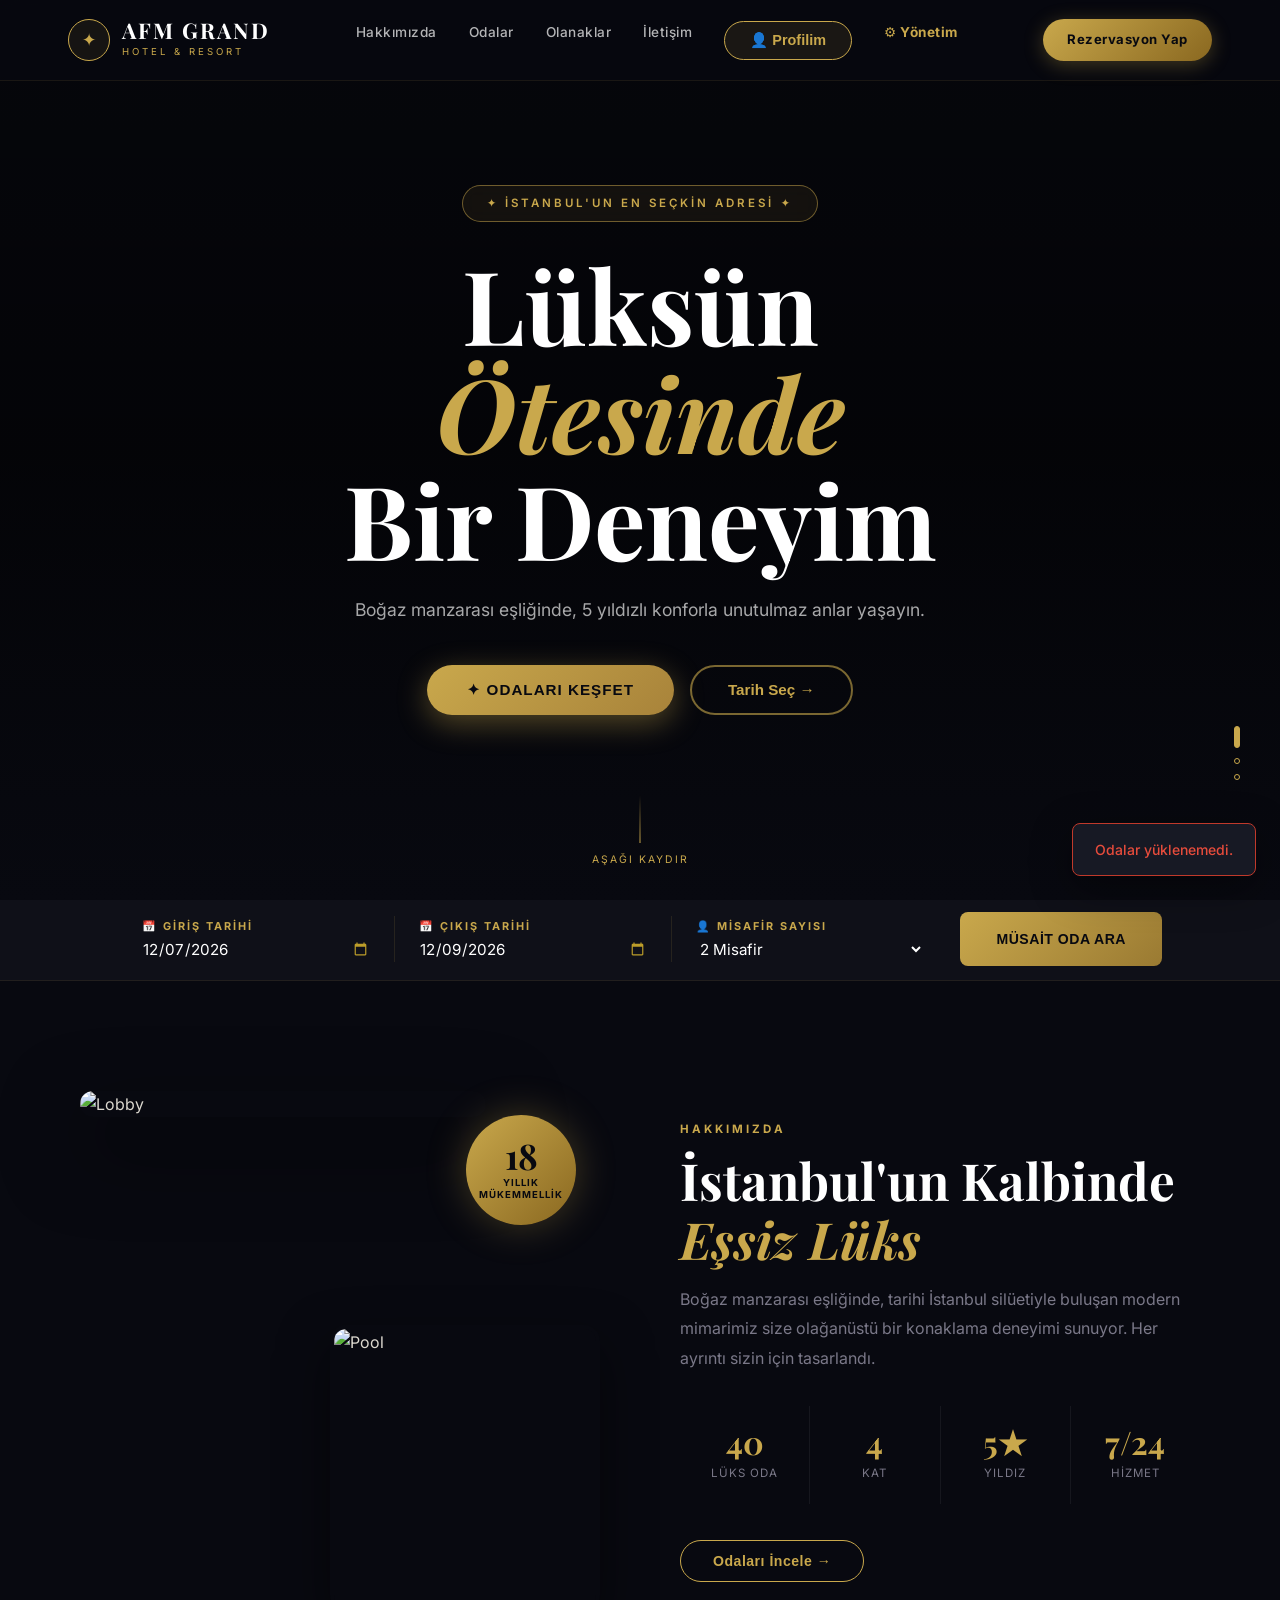
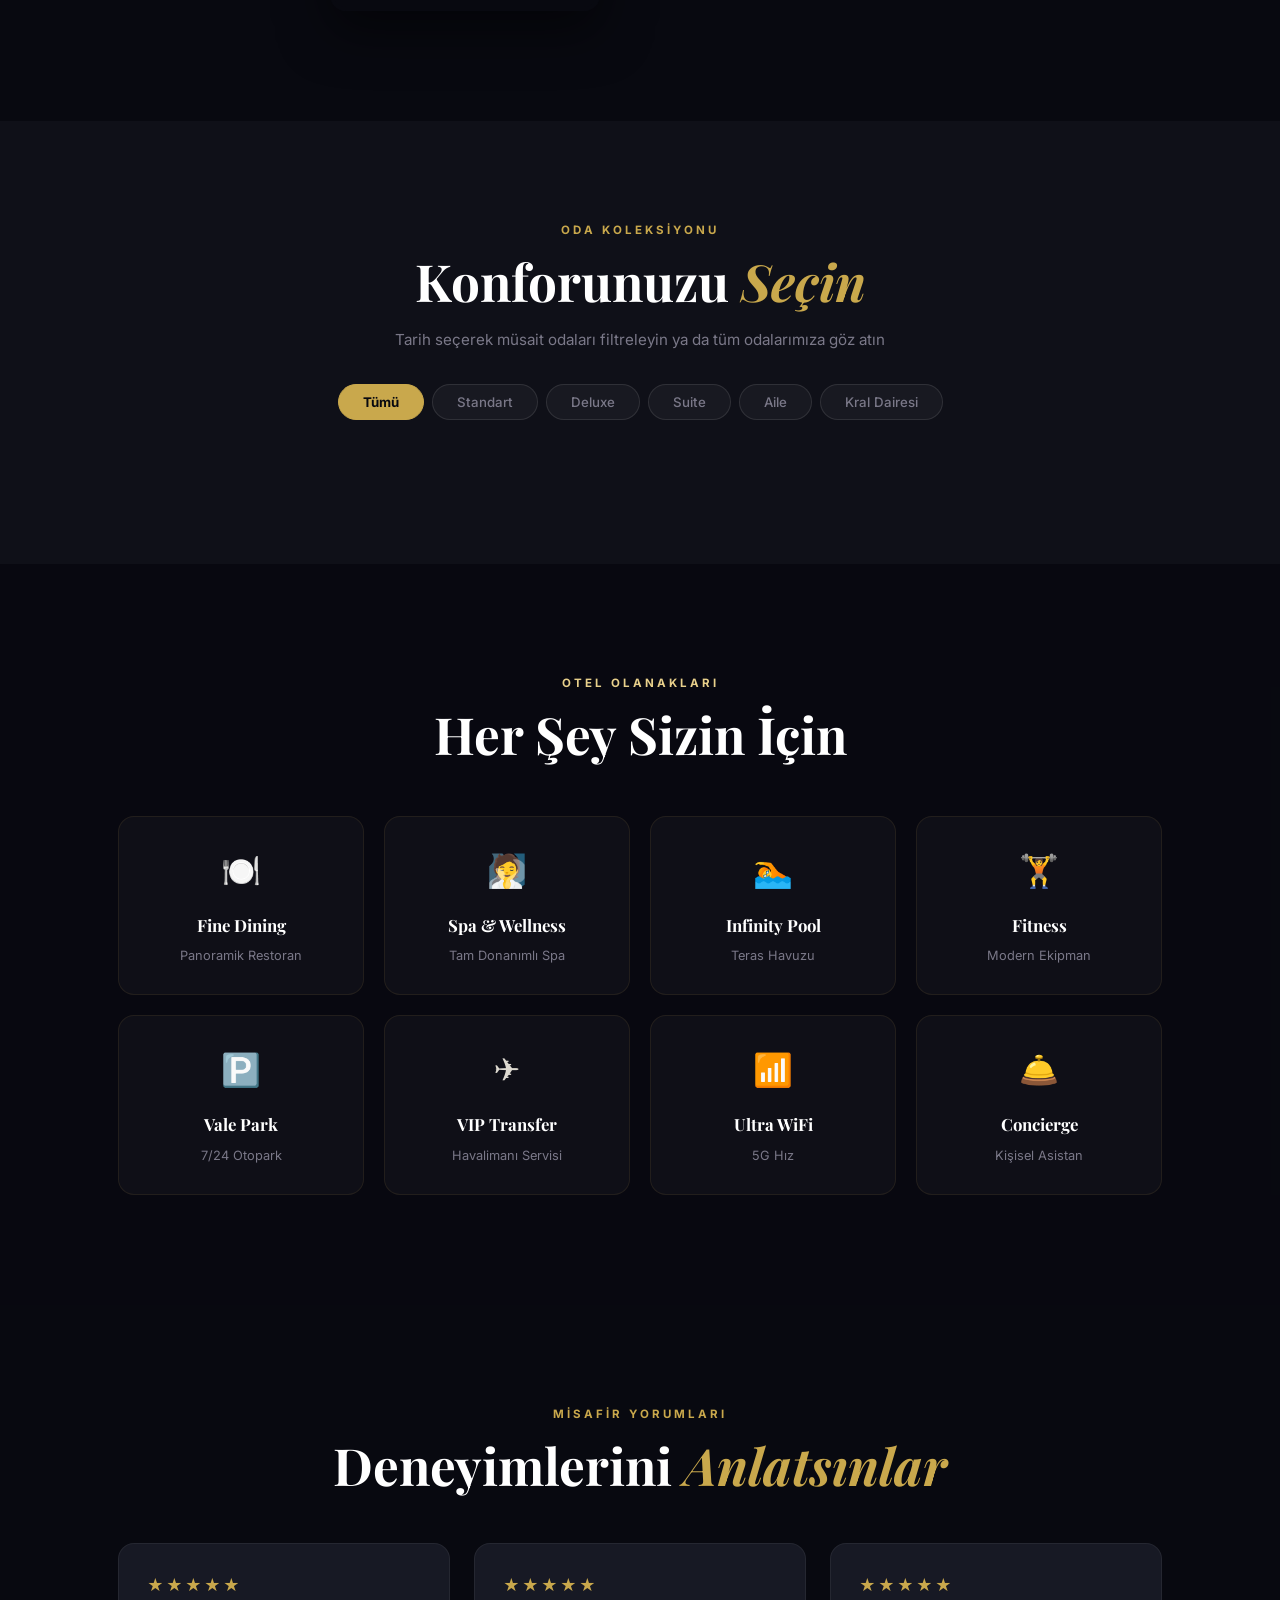
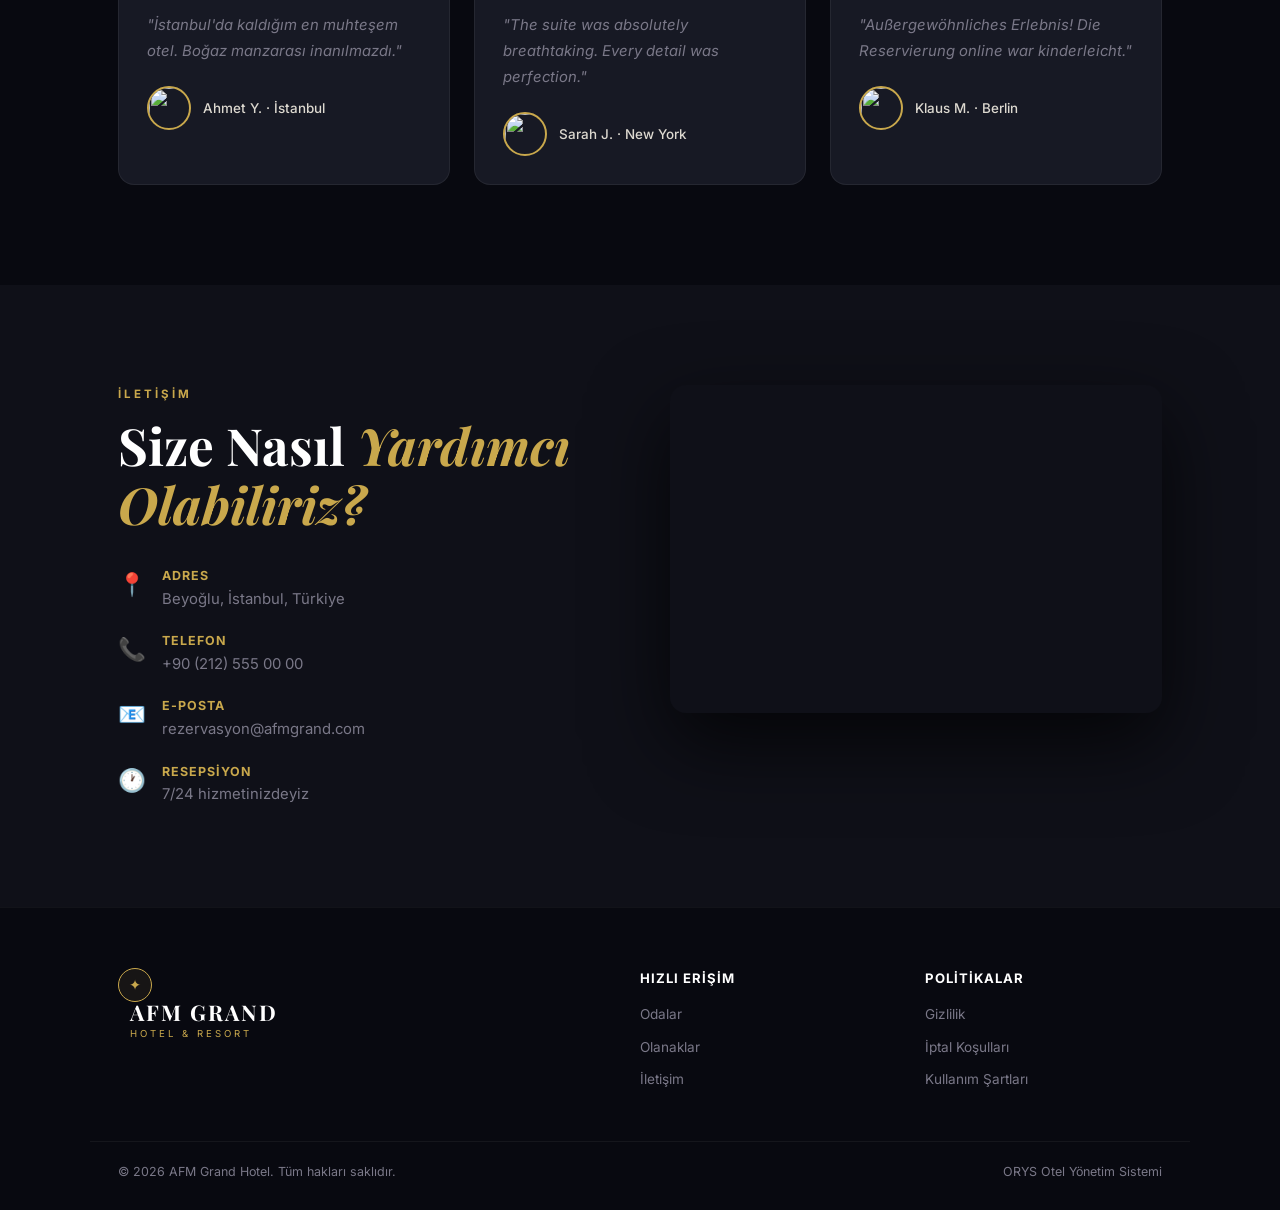
==== ORYS.WebApi/wwwroot/index.html @ bb6a4eac "Online Rezervasyon Sistemi - Port duzeltmesi, batch dosyalari guncellendi, WebApi eklendi" ====
<!DOCTYPE html>
<html lang="tr">
<head>
  <meta charset="UTF-8"/>
  <meta name="viewport" content="width=device-width, initial-scale=1.0"/>
  <title>AFM Grand Hotel — Lüks Konaklamanın Adresi</title>
  <meta name="description" content="AFM Grand Hotel İstanbul — 5 yıldızlı konfor, eşsiz manzara ve unutulmaz deneyim."/>
  <link rel="preconnect" href="https://fonts.googleapis.com"/>
  <link rel="preconnect" href="https://fonts.gstatic.com" crossorigin/>
  <link href="https://fonts.googleapis.com/css2?family=Playfair+Display:ital,wght@0,400;0,600;0,700;1,400;1,700&family=Inter:wght@300;400;500;600;700&display=swap" rel="stylesheet"/>
  <link rel="stylesheet" href="css/style.css"/>
</head>
<body>

<!-- HEADER -->
<header class="header" id="header">
  <div class="header-inner">
    <a href="#" class="logo">
      <div class="logo-emblem">✦</div>
      <div class="logo-text">
        <span class="logo-main">AFM GRAND</span>
        <span class="logo-sub">HOTEL & RESORT</span>
      </div>
    </a>
    <nav class="nav">
      <a href="#about">Hakkımızda</a>
      <a href="#rooms-section">Odalar</a>
      <a href="#amenities">Olanaklar</a>
      <a href="#contact">İletişim</a>
      <button onclick="openPortal()" class="nav-portal-btn">👤 Profilim</button>
      <a href="javascript:void(0)" class="nav-admin" onclick="showToast('Yönetim paneli masaüstü uygulamasından erişilebilir.','')" title="Masaüstü uygulaması gerekir">⚙ Yönetim</a>
    </nav>
    <a href="#rooms-section" class="btn-header-gold">Rezervasyon Yap</a>
    <button class="hamburger" id="hamburger" onclick="toggleMenu()">☰</button>
  </div>
  <div class="mobile-nav" id="mobileNav">
    <a href="#rooms-section" onclick="toggleMenu()">Odalar</a>
    <a href="#amenities" onclick="toggleMenu()">Olanaklar</a>
    <a href="#contact" onclick="toggleMenu()">İletişim</a>
    <a href="javascript:openPortal()" onclick="toggleMenu()">👤 Rezervasyonlarım (Profil)</a>
    <a href="javascript:void(0)" onclick="toggleMenu(); showToast('Yönetim paneli masaüstü uygulamasından erişilebilir.','');">⚙ Yönetim</a>
  </div>
</header>

<!-- HERO -->
<section class="hero" id="top">
  <div class="hero-bg" id="heroBg"></div>
  <div class="hero-overlay"></div>
  <div class="hero-content">
    <div class="hero-badge">✦ İstanbul'un En Seçkin Adresi ✦</div>
    <h1 class="hero-title">Lüksün <em>Ötesinde</em><br/>Bir Deneyim</h1>
    <p class="hero-sub">Boğaz manzarası eşliğinde, 5 yıldızlı konforla unutulmaz anlar yaşayın.</p>
    <div class="hero-actions">
      <button class="btn-hero-primary" onclick="scrollToRooms()">✦ Odaları Keşfet</button>
      <button class="btn-hero-secondary" onclick="document.getElementById('search-bar').scrollIntoView({behavior:'smooth'})">Tarih Seç →</button>
    </div>
  </div>
  <div class="hero-scroll" onclick="scrollToRooms()">
    <div class="hero-scroll-line"></div>
    <span>Aşağı Kaydır</span>
  </div>
  <div class="hero-slides-nav">
    <button class="hslide-dot active" onclick="goSlide(0)"></button>
    <button class="hslide-dot" onclick="goSlide(1)"></button>
    <button class="hslide-dot" onclick="goSlide(2)"></button>
  </div>
</section>

<!-- SEARCH BAR -->
<section class="search-section" id="search-bar">
  <div class="search-container">
    <div class="search-card">
      <div class="search-field-wrap">
        <label>📅 Giriş Tarihi</label>
        <input type="date" id="checkIn"/>
      </div>
      <div class="search-divider"></div>
      <div class="search-field-wrap">
        <label>📅 Çıkış Tarihi</label>
        <input type="date" id="checkOut"/>
      </div>
      <div class="search-divider"></div>
      <div class="search-field-wrap">
        <label>👤 Misafir Sayısı</label>
        <select id="guestCount">
          <option value="1">1 Misafir</option>
          <option value="2" selected>2 Misafir</option>
          <option value="3">3 Misafir</option>
          <option value="4">4 Misafir</option>
        </select>
      </div>
      <button class="btn-search-gold" id="searchBtn" onclick="searchRooms()">
        <span id="searchBtnText">Müsait Oda Ara</span>
        <span id="searchSpinner" class="spinner hidden"></span>
      </button>
    </div>
  </div>
</section>

<!-- ABOUT -->
<section class="about-section" id="about">
  <div class="about-container">
    <div class="about-visuals">
      <div class="about-img-stack">
        <img src="https://images.unsplash.com/photo-1571896349842-33c89424de2d?w=700&q=90" alt="Lobby" class="about-main-img"/>
        <img src="https://images.unsplash.com/photo-1520250497591-112f2f40a3f4?w=400&q=80" alt="Pool" class="about-float-img"/>
      </div>
      <div class="about-exp-badge">
        <span class="exp-num">18</span>
        <span class="exp-label">Yıllık<br/>Mükemmellik</span>
      </div>
    </div>
    <div class="about-content">
      <div class="eyebrow-gold">Hakkımızda</div>
      <h2 class="section-title">İstanbul'un Kalbinde<br/><em>Eşsiz Lüks</em></h2>
      <p>Boğaz manzarası eşliğinde, tarihi İstanbul silüetiyle buluşan modern mimarimiz size olağanüstü bir konaklama deneyimi sunuyor. Her ayrıntı sizin için tasarlandı.</p>
      <div class="about-stats-row">
        <div class="astat"><strong>40</strong><span>Lüks Oda</span></div>
        <div class="astat"><strong>4</strong><span>Kat</span></div>
        <div class="astat"><strong>5★</strong><span>Yıldız</span></div>
        <div class="astat"><strong>7/24</strong><span>Hizmet</span></div>
      </div>
      <button class="btn-gold-outline" onclick="scrollToRooms()">Odaları İncele →</button>
    </div>
  </div>
</section>

<!-- ROOMS -->
<section class="rooms-section" id="rooms-section">
  <div class="rooms-container">
    <div class="rooms-header">
      <div class="eyebrow-gold center" id="rooms-eyebrow">Oda Koleksiyonu</div>
      <h2 class="section-title center" id="rooms-title">Konforunuzu <em>Seçin</em></h2>
      <p class="rooms-subtitle" id="rooms-subtitle">Tarih seçerek müsait odaları filtreleyin ya da tüm odalarımıza göz atın</p>
    </div>

    <!-- Filtre Çubuğu -->
    <div class="filter-strip" id="filterStrip">
      <button class="flt-btn active" data-f="all"      onclick="filterRooms('all')">Tümü</button>
      <button class="flt-btn"       data-f="Standart"  onclick="filterRooms('Standart')">Standart</button>
      <button class="flt-btn"       data-f="Deluxe"    onclick="filterRooms('Deluxe')">Deluxe</button>
      <button class="flt-btn"       data-f="Suite"     onclick="filterRooms('Suite')">Suite</button>
      <button class="flt-btn"       data-f="Aile"      onclick="filterRooms('Aile')">Aile</button>
      <button class="flt-btn"       data-f="Kral"      onclick="filterRooms('Kral')">Kral Dairesi</button>
    </div>

    <!-- Loading -->
    <div id="rooms-loading" class="rooms-loading-wrap">
      <div class="gold-loader"></div>
      <p>Odalar yükleniyor…</p>
    </div>

    <!-- Grid -->
    <div id="rooms-grid" class="rooms-grid"></div>

    <!-- Bulunamadı -->
    <div id="no-rooms" class="no-rooms-wrap hidden">
      <div class="no-rooms-icon">🛏️</div>
      <h3>Oda Bulunamadı</h3>
      <p>Seçtiğiniz kriterlerde müsait oda yok. Lütfen tarihleri veya filtreyi değiştirin.</p>
      <button class="btn-outline-gold" onclick="resetSearch()">Tümünü Göster</button>
    </div>
  </div>
</section>

<!-- AMENITIES -->
<section class="amenities-section" id="amenities">
  <div class="amenities-bg-img" style="background-image:url('https://images.unsplash.com/photo-1582719478250-c89cae4dc85b?w=1600&q=70')"></div>
  <div class="amenities-overlay"></div>
  <div class="amenities-inner">
    <div class="eyebrow-gold center light">Otel Olanakları</div>
    <h2 class="section-title center light">Her Şey Sizin İçin</h2>
    <div class="amenities-grid">
      <div class="amenity-card"><span class="am-icon">🍽️</span><strong>Fine Dining</strong><p>Panoramik Restoran</p></div>
      <div class="amenity-card"><span class="am-icon">🧖</span><strong>Spa & Wellness</strong><p>Tam Donanımlı Spa</p></div>
      <div class="amenity-card"><span class="am-icon">🏊</span><strong>Infinity Pool</strong><p>Teras Havuzu</p></div>
      <div class="amenity-card"><span class="am-icon">🏋️</span><strong>Fitness</strong><p>Modern Ekipman</p></div>
      <div class="amenity-card"><span class="am-icon">🅿️</span><strong>Vale Park</strong><p>7/24 Otopark</p></div>
      <div class="amenity-card"><span class="am-icon">✈️</span><strong>VIP Transfer</strong><p>Havalimanı Servisi</p></div>
      <div class="amenity-card"><span class="am-icon">📶</span><strong>Ultra WiFi</strong><p>5G Hız</p></div>
      <div class="amenity-card"><span class="am-icon">🛎️</span><strong>Concierge</strong><p>Kişisel Asistan</p></div>
    </div>
  </div>
</section>

<!-- REVIEWS -->
<section class="reviews-section">
  <div class="reviews-inner">
    <div class="eyebrow-gold center">Misafir Yorumları</div>
    <h2 class="section-title center">Deneyimlerini <em>Anlatsınlar</em></h2>
    <div class="reviews-grid">
      <div class="review-card"><div class="review-stars">★★★★★</div><p>"İstanbul'da kaldığım en muhteşem otel. Boğaz manzarası inanılmazdı."</p><div class="reviewer"><img src="https://i.pravatar.cc/48?img=11" alt=""/><span>Ahmet Y. · İstanbul</span></div></div>
      <div class="review-card"><div class="review-stars">★★★★★</div><p>"The suite was absolutely breathtaking. Every detail was perfection."</p><div class="reviewer"><img src="https://i.pravatar.cc/48?img=5" alt=""/><span>Sarah J. · New York</span></div></div>
      <div class="review-card"><div class="review-stars">★★★★★</div><p>"Außergewöhnliches Erlebnis! Die Reservierung online war kinderleicht."</p><div class="reviewer"><img src="https://i.pravatar.cc/48?img=20" alt=""/><span>Klaus M. · Berlin</span></div></div>
    </div>
  </div>
</section>

<!-- CONTACT -->
<section class="contact-section" id="contact">
  <div class="contact-inner">
    <div class="contact-info">
      <div class="eyebrow-gold">İletişim</div>
      <h2 class="section-title">Size Nasıl <em>Yardımcı Olabiliriz?</em></h2>
      <div class="cinfo-list">
        <div class="cinfo-item"><span>📍</span><div><strong>Adres</strong><p>Beyoğlu, İstanbul, Türkiye</p></div></div>
        <div class="cinfo-item"><span>📞</span><div><strong>Telefon</strong><p>+90 (212) 555 00 00</p></div></div>
        <div class="cinfo-item"><span>📧</span><div><strong>E-posta</strong><p>rezervasyon@afmgrand.com</p></div></div>
        <div class="cinfo-item"><span>🕐</span><div><strong>Resepsiyon</strong><p>7/24 hizmetinizdeyiz</p></div></div>
      </div>
    </div>
    <div class="contact-map-wrap">
      <iframe src="https://www.google.com/maps/embed?pb=!1m18!1m12!1m3!1d3009.366!2d28.9745!3d41.0355!2m3!1f0!2f0!3f0!3m2!1i1024!2i768!4f13.1!3m3!1m2!1s0x0%3A0x0!2zNDHCsDAyJzEzLjgiTiAyOMKwNTgnMjguMiJF!5e0!3m2!1str!2str!4v1234567890"
        width="100%" height="320" style="border:0;border-radius:16px;filter:invert(90%) hue-rotate(180deg)" allowfullscreen loading="lazy"></iframe>
    </div>
  </div>
</section>



<!-- ════ FOOTER ════ -->
<footer class="footer">
  <div class="footer-inner">
    <div class="footer-logo">
      <div class="logo-emblem small">✦</div>
      <div class="logo-text"><span class="logo-main">AFM GRAND</span><span class="logo-sub">HOTEL & RESORT</span></div>
    </div>
    <div class="footer-links"><h4>Hızlı Erişim</h4><a href="#rooms-section">Odalar</a><a href="#amenities">Olanaklar</a><a href="#contact">İletişim</a></div>
    <div class="footer-links"><h4>Politikalar</h4><a href="#">Gizlilik</a><a href="#">İptal Koşulları</a><a href="#">Kullanım Şartları</a></div>
  </div>
  <div class="footer-bottom"><p>© 2026 AFM Grand Hotel. Tüm hakları saklıdır.</p><p>ORYS Otel Yönetim Sistemi</p></div>
</footer>

<!-- ════ ODA DETAY + REZERVASYON FULL MODAL ════ -->
<div class="full-modal hidden" id="fullModal">
  <div class="full-modal-inner">
    <!-- Sol: Oda Görseli ve Bilgisi -->
    <div class="fmodal-left" id="fmodalLeft">
      <button class="fmodal-close" onclick="closeFModal()">✕</button>
      <img class="fmodal-img" id="fmodalImg" src="" alt=""/>
      <div class="fmodal-img-overlay"></div>
      <div class="fmodal-room-info">
        <div class="fmodal-badge" id="fmodalBadge"></div>
        <div class="fmodal-room-name" id="fmodalRoomName"></div>
        <div class="fmodal-features" id="fmodalFeatures"></div>
        <div class="fmodal-price-block">
          <span class="fmodal-price" id="fmodalPrice"></span>
          <span class="fmodal-per">₺ / gece</span>
        </div>
      </div>
    </div>

    <!-- Sağ: Rezervasyon Formu -->
    <div class="fmodal-right" id="fmodalRight">
      <div class="fmodal-form-wrap" id="fmodalFormWrap">
        <div class="fmodal-form-title">
          <span class="gold-star">✦</span>
          <h2>Rezervasyon Yap</h2>
        </div>

        <!-- Tarihler -->
        <div class="form-section-title">📅 Konaklama Tarihleri</div>
        <div class="form-row-2">
          <div class="fg">
            <label>Giriş Tarihi *</label>
            <input type="date" id="rCheckIn"/>
          </div>
          <div class="fg">
            <label>Çıkış Tarihi *</label>
            <input type="date" id="rCheckOut"/>
          </div>
        </div>

        <div class="form-section-title" style="margin-top:20px">👤 Kişisel Bilgiler</div>
        <div class="fg">
          <label>Ad Soyad *</label>
          <input type="text" id="rName" placeholder="Örn: Ahmet Yılmaz"/>
        </div>
        <div class="form-row-2">
          <div class="fg">
            <label>E-posta *</label>
            <input type="email" id="rEmail" placeholder="email@ornek.com"/>
          </div>
          <div class="fg">
            <label>Telefon</label>
            <input type="tel" id="rPhone" placeholder="05XX XXX XX XX"/>
          </div>
        </div>
        <div class="form-row-2">
          <div class="fg">
            <label>TC Kimlik No</label>
            <input type="text" id="rTc" maxlength="11" placeholder="Yabancı ise boş"/>
          </div>
          <div class="fg">
            <label>Uyruk</label>
            <select id="rNat">
              <option value="Türkiye" selected>🇹🇷 Türkiye</option>
              <option value="USA">🇺🇸 Amerika</option>
              <option value="Germany">🇩🇪 Almanya</option>
              <option value="UK">🇬🇧 İngiltere</option>
              <option value="France">🇫🇷 Fransa</option>
              <option value="Russia">🇷🇺 Rusya</option>
              <option value="Other">🌍 Diğer</option>
            </select>
          </div>
        </div>
        <div class="form-row-2">
          <div class="fg">
            <label>Yetişkin</label>
            <select id="rAdults"><option value="1">1</option><option value="2" selected>2</option><option value="3">3</option><option value="4">4</option></select>
          </div>
          <div class="fg">
            <label>Çocuk</label>
            <select id="rChildren"><option value="0" selected>0</option><option value="1">1</option><option value="2">2</option></select>
          </div>
        </div>
        <div class="fg">
          <label>Özel İstekler</label>
          <textarea id="rNotes" rows="2" placeholder="Kat tercihi, erken giriş, ekstra yatak…"></textarea>
        </div>

        <!-- Fiyat Özeti -->
        <div class="price-summary" id="priceSummary"></div>

        <button class="btn-reserve-big" id="submitBtn" onclick="submitReservation()">
          <span id="submitText">✦ Rezervasyonu Tamamla</span>
          <span id="submitSpinner" class="spinner hidden"></span>
        </button>
        <button class="btn-cancel-modal" onclick="closeFModal()">Vazgeç</button>
      </div>

      <!-- Başarı Ekranı -->
      <div class="fmodal-success hidden" id="fmodalSuccess">
        <div class="success-circle">✓</div>
        <h2>Rezervasyonunuz Alındı!</h2>
        <p id="successMsg"></p>
        <div class="success-detail-box" id="successDetail"></div>
        <div class="success-notes">
          <p>📧 Onay e-posta adresinize gönderilecektir.</p>
          <p>⏳ Resepsiyonumuz en kısa sürede iletişime geçecek.</p>
        </div>
        <button class="btn-reserve-big" onclick="closeFModal()">Kapat &amp; Yeni Arama →</button>
      </div>
    </div>
  </div>
</div>

<!-- ════ MÜŞTERİ PORTALI (Giriş & Geçmiş) ════ -->
<div class="portal-overlay hidden" id="portalOverlay">
  <div class="portal-container">
    <button class="portal-close" onclick="closePortal()">✕</button>
    
    <!-- Giriş Ekranı -->
    <div id="portalLogin" class="portal-view">
      <div class="portal-header">
        <div class="logo-emblem">H</div>
        <h2>Müşteri Girişi</h2>
        <p>E-posta adresinizle giriş yaparak tüm rezervasyonlarınızı yönetin.</p>
      </div>
      <div class="portal-form">
        <div class="fg">
          <label>E-posta Adresiniz</label>
          <input type="email" id="pEmail" placeholder="ornek@mail.com"/>
        </div>
        <div class="fg" style="margin-top: 15px;">
          <label>Rezervasyon Kodu (Opsiyonel)</label>
          <input type="text" id="pCode" placeholder="AFM123456"/>
        </div>
        <button class="btn-hero-primary" style="margin-top: 25px;" onclick="portalActionLogin()">Sorgula / Giriş Yap →</button>
      </div>
    </div>

    <!-- Panel Ekranı -->
    <div id="portalDashboard" class="portal-view hidden">
      <div class="portal-header">
        <h2 id="pWelcome">Hoş Geldiniz</h2>
        <p>Rezervasyon geçmişiniz ve aktif talepleriniz aşağıda listelenmiştir.</p>
      </div>
      <div class="portal-stats">
        <div class="pstat">
          <span id="pTotalRes">0</span>
          <label>Toplam Talep</label>
        </div>
        <div class="pstat">
          <span id="pActiveStatus">--</span>
          <label>Son Durum</label>
        </div>
      </div>
      <div class="portal-list" id="pList">
        <!-- Rezervasyonlar buraya gelecek -->
      </div>
      <button class="btn-portal-logout" onclick="portalActionLogout()">Oturumu Kapat</button>
    </div>
  </div>
</div>

<div id="toast" class="toast hidden"></div>
<script src="js/app.js"></script>
</body>
</html>
---- ORYS.WebApi/wwwroot/css/style.css ----
/* ================================================
   AFM GRAND HOTEL — Ultra Premium CSS v3
   ================================================ */
*, *::before, *::after { box-sizing: border-box; margin: 0; padding: 0; }

:root {
  --gold:       #C9A84C;
  --gold2:      #E8D08B;
  --gold-dark:  #8A6820;
  --dark:       #080910;
  --dark2:      #0F1018;
  --dark3:      #171924;
  --dark4:      #1E2030;
  --text:       #DDD9D0;
  --muted:      #7A7888;
  --white:      #FFFFFF;
  --green:      #27AE60;
  --red:        #C0392B;
  --r:          16px;
  --r-sm:       8px;
  --gold-glow:  0 0 40px rgba(201,168,76,.3);
  --shadow-lg:  0 30px 80px rgba(0,0,0,.7);
  --transition: all .3s cubic-bezier(.4,0,.2,1);
  --serif:      'Playfair Display', Georgia, serif;
  --sans:       'Inter', system-ui, sans-serif;
}

html { scroll-behavior: smooth; font-size: 16px; }
body { font-family: var(--sans); background: var(--dark); color: var(--text); overflow-x: hidden; line-height: 1.65; }
img { max-width: 100%; display: block; }
a { color: inherit; text-decoration: none; transition: var(--transition); }
.hidden { display: none !important; }
.center { text-align: center; }

/* ── TYPOGRAPHY ── */
.section-title {
  font-family: var(--serif);
  font-size: clamp(2rem, 4vw, 3.2rem);
  color: var(--white); line-height: 1.15; margin-bottom: 16px;
}
.section-title em { color: var(--gold); font-style: italic; }
.eyebrow-gold {
  font-size: .72rem; font-weight: 700; letter-spacing: 3px;
  text-transform: uppercase; color: var(--gold); margin-bottom: 12px;
}
.eyebrow-gold.light { color: var(--gold2); }

/* ── HEADER ── */
.header {
  position: fixed; top: 0; left: 0; right: 0; z-index: 900;
  background: rgba(8,9,16,.7);
  -webkit-backdrop-filter: blur(20px); backdrop-filter: blur(20px);
  border-bottom: 1px solid rgba(201,168,76,.1);
  transition: var(--transition);
}
.header.scrolled { background: rgba(8,9,16,.97); border-bottom-color: rgba(201,168,76,.2); box-shadow: 0 4px 40px rgba(0,0,0,.6); }
.header-inner {
  max-width: 1200px; margin: 0 auto; padding: 0 28px;
  height: 80px; display: flex; align-items: center; justify-content: space-between;
}
.logo { display: flex; align-items: center; gap: 12px; }
.logo-emblem {
  width: 42px; height: 42px; border-radius: 50%;
  border: 1.5px solid var(--gold); display: flex; align-items: center; justify-content: center;
  color: var(--gold); font-size: 1.1rem;
  background: rgba(201,168,76,.08);
}
.logo-emblem.small { width: 34px; height: 34px; font-size: .9rem; }
.logo-main { display: block; font-family: var(--serif); font-size: 1.35rem; font-weight: 700; color: var(--white); letter-spacing: 2px; line-height: 1; }
.logo-sub  { display: block; font-size: .6rem; letter-spacing: 3px; color: var(--gold); text-transform: uppercase; margin-top: 3px; }
.nav { display: flex; gap: 32px; }
.nav a { font-size: .85rem; font-weight: 500; color: rgba(255,255,255,.7); letter-spacing: .5px; position: relative; padding-bottom: 3px; }
.nav a::after { content: ''; position: absolute; bottom: 0; left: 0; width: 0; height: 1px; background: var(--gold); transition: var(--transition); }
.nav a:hover { color: var(--white); }
.nav a:hover::after { width: 100%; }
.nav-admin { color: var(--gold) !important; font-weight: 700 !important; }
.btn-header-gold {
  background: linear-gradient(135deg, var(--gold), var(--gold-dark));
  color: var(--dark); padding: 10px 24px; border-radius: 50px;
  font-size: .82rem; font-weight: 700; letter-spacing: .5px; cursor: pointer;
  transition: var(--transition); border: none; box-shadow: 0 4px 20px rgba(201,168,76,.3);
}
.btn-header-gold:hover { background: linear-gradient(135deg, var(--gold2), var(--gold)); transform: translateY(-2px); box-shadow: 0 8px 30px rgba(201,168,76,.4); }
.hamburger { display: none; background: none; border: none; color: var(--white); font-size: 1.5rem; cursor: pointer; }
.mobile-nav { display: none; flex-direction: column; background: var(--dark2); padding: 16px 28px; border-top: 1px solid rgba(201,168,76,.1); }
.mobile-nav.open { display: flex; }
.mobile-nav a { padding: 10px 0; border-bottom: 1px solid rgba(255,255,255,.05); color: var(--text); }

/* ── HERO ── */
.hero {
  position: relative; height: 100vh; min-height: 680px;
  display: flex; align-items: center; justify-content: center; overflow: hidden;
}
.hero-bg {
  position: absolute; inset: 0; z-index: 0;
  background-size: cover; background-position: center;
  transition: opacity 1.4s ease;
  animation: kenBurns 20s ease-in-out infinite alternate;
}
@keyframes kenBurns { 0% { transform: scale(1); } 100% { transform: scale(1.08); } }
.hero-overlay { position: absolute; inset: 0; z-index: 1; background: linear-gradient(to bottom, rgba(0,0,0,.3) 0%, rgba(0,0,0,.55) 50%, rgba(8,9,16,.95) 100%); }
.hero-content { position: relative; z-index: 2; text-align: center; max-width: 780px; padding: 0 24px; }
.hero-badge {
  display: inline-block; border: 1px solid rgba(201,168,76,.5);
  background: rgba(201,168,76,.08); color: var(--gold);
  font-size: .72rem; font-weight: 600; letter-spacing: 3px;
  text-transform: uppercase; padding: 8px 24px; border-radius: 50px;
  margin-bottom: 28px; animation: fadeUp .8s ease both;
  -webkit-backdrop-filter: blur(8px); backdrop-filter: blur(8px);
}
.hero-title {
  font-family: var(--serif); font-size: clamp(3.2rem, 8vw, 6.5rem);
  font-weight: 700; color: var(--white); line-height: 1.05;
  margin-bottom: 22px; animation: fadeUp .8s ease .15s both;
}
.hero-title em { color: var(--gold); font-style: italic; }
.hero-sub { font-size: 1.1rem; color: rgba(255,255,255,.65); margin-bottom: 40px; animation: fadeUp .8s ease .3s both; line-height: 1.7; }
.hero-actions { display: flex; gap: 16px; justify-content: center; animation: fadeUp .8s ease .45s both; flex-wrap: wrap; }
.btn-hero-primary {
  background: linear-gradient(135deg, var(--gold), #A8833A);
  color: var(--dark); padding: 16px 40px; border-radius: 50px;
  font-size: .95rem; font-weight: 700; letter-spacing: 1px; text-transform: uppercase;
  cursor: pointer; border: none; transition: var(--transition);
  box-shadow: 0 8px 30px rgba(201,168,76,.4);
}
.btn-hero-primary:hover { transform: translateY(-3px); box-shadow: 0 16px 50px rgba(201,168,76,.5); }
.btn-hero-secondary {
  background: transparent; border: 2px solid rgba(201,168,76,.6);
  color: var(--gold); padding: 14px 36px; border-radius: 50px;
  font-size: .95rem; font-weight: 600; cursor: pointer; transition: var(--transition);
}
.btn-hero-secondary:hover { background: rgba(201,168,76,.1); border-color: var(--gold); transform: translateY(-2px); }
.hero-scroll { position: absolute; bottom: 32px; left: 50%; transform: translateX(-50%); z-index: 2; display: flex; flex-direction: column; align-items: center; gap: 8px; cursor: pointer; }
.hero-scroll-line { width: 1px; height: 48px; background: linear-gradient(to bottom, transparent, var(--gold)); animation: pulseDown 2s ease infinite; }
.hero-scroll span { font-size: .65rem; letter-spacing: 2px; text-transform: uppercase; color: var(--gold); }
@keyframes pulseDown { 0%, 100% { opacity: .4 } 50% { opacity: 1 } }
.hero-slides-nav { position: absolute; bottom: 120px; right: 40px; z-index: 2; display: flex; flex-direction: column; gap: 10px; }
.hslide-dot { width: 6px; height: 6px; border-radius: 50%; border: 1.5px solid var(--gold); background: transparent; cursor: pointer; transition: var(--transition); padding: 0; }
.hslide-dot.active { background: var(--gold); height: 22px; border-radius: 3px; }

/* ── SEARCH ── */
.search-section { position: relative; z-index: 10; background: var(--dark2); border-bottom: 1px solid rgba(201,168,76,.1); }
.search-container { max-width: 1100px; margin: 0 auto; padding: 0 28px; }
.search-card {
  display: flex; align-items: stretch; min-height: 80px;
  border-bottom: 2px solid transparent;
}
.search-field-wrap {
  flex: 1; display: flex; flex-direction: column; justify-content: center;
  padding: 16px 24px; gap: 4px;
}
.search-field-wrap label { font-size: .68rem; font-weight: 700; text-transform: uppercase; letter-spacing: 2px; color: var(--gold); }
.search-field-wrap input,
.search-field-wrap select {
  background: transparent; border: none; outline: none;
  color: var(--white); font-size: .95rem; font-family: var(--sans); cursor: pointer;
}
.search-field-wrap input[type="date"]::-webkit-calendar-picker-indicator { filter: invert(.5) sepia(1) saturate(3) hue-rotate(10deg); cursor: pointer; }
.search-field-wrap select option { background: var(--dark3); }
.search-divider { width: 1px; background: rgba(201,168,76,.12); margin: 16px 0; flex-shrink: 0; }
.btn-search-gold {
  background: linear-gradient(135deg, var(--gold), #9A7A32);
  border: none; color: var(--dark); padding: 0 36px;
  margin: 12px 0 12px 12px; border-radius: var(--r-sm);
  font-size: .88rem; font-weight: 700; cursor: pointer;
  transition: var(--transition); white-space: nowrap; flex-shrink: 0;
  display: flex; align-items: center; gap: 8px;
  letter-spacing: .5px; text-transform: uppercase;
}
.btn-search-gold:hover { background: linear-gradient(135deg, var(--gold2), var(--gold)); transform: translateY(-1px); }
.btn-search-gold:disabled { opacity: .6; cursor: not-allowed; transform: none; }

/* ── ABOUT ── */
.about-section { padding: 110px 0; overflow: hidden; }
.about-container { max-width: 1200px; margin: 0 auto; padding: 0 40px; display: grid; grid-template-columns: 1fr 1fr; gap: 80px; align-items: center; }
.about-visuals { position: relative; height: 520px; }
.about-main-img { width: 78%; height: 86%; object-fit: cover; border-radius: 20px; box-shadow: var(--shadow-lg); }
.about-float-img { position: absolute; bottom: 0; right: 0; width: 52%; height: 55%; object-fit: cover; border-radius: 16px; border: 4px solid var(--dark); box-shadow: 0 20px 50px rgba(0,0,0,.5); }
.about-exp-badge { position: absolute; top: 24px; right: 24px; width: 110px; height: 110px; border-radius: 50%; background: linear-gradient(135deg, var(--gold), var(--gold-dark)); display: flex; flex-direction: column; align-items: center; justify-content: center; text-align: center; box-shadow: var(--gold-glow); }
.exp-num { font-family: var(--serif); font-size: 2.2rem; font-weight: 700; color: var(--dark); line-height: 1; }
.exp-label { font-size: .6rem; font-weight: 700; text-transform: uppercase; letter-spacing: 1px; color: var(--dark); line-height: 1.3; margin-top: 3px; }
.about-content p { color: var(--muted); font-size: 1rem; margin-bottom: 32px; line-height: 1.85; }
.about-stats-row { display: flex; gap: 0; margin-bottom: 36px; }
.astat { flex: 1; text-align: center; padding: 20px 10px; border-right: 1px solid rgba(255,255,255,.06); }
.astat:last-child { border-right: none; }
.astat strong { display: block; font-family: var(--serif); font-size: 2rem; color: var(--gold); line-height: 1; }
.astat span { font-size: .72rem; color: var(--muted); text-transform: uppercase; letter-spacing: 1px; }
.btn-gold-outline {
  border: 1.5px solid var(--gold); color: var(--gold); background: transparent;
  padding: 12px 32px; border-radius: 50px; font-size: .88rem; font-weight: 600;
  cursor: pointer; transition: var(--transition); letter-spacing: .5px;
}
.btn-gold-outline:hover { background: var(--gold); color: var(--dark); }

/* ── ROOMS ── */
.rooms-section { padding: 100px 0; background: var(--dark2); }
.rooms-container { max-width: 1200px; margin: 0 auto; padding: 0 28px; }
.rooms-header { margin-bottom: 16px; }
.rooms-subtitle { text-align: center; color: var(--muted); font-size: .95rem; margin-bottom: 0; }

/* Filter strip */
.filter-strip { display: flex; gap: 8px; flex-wrap: wrap; justify-content: center; margin: 32px 0 44px; }
.flt-btn {
  background: rgba(255,255,255,.04); border: 1px solid rgba(255,255,255,.1);
  color: var(--muted); padding: 9px 24px; border-radius: 50px;
  font-size: .83rem; font-weight: 500; cursor: pointer; transition: var(--transition);
  font-family: var(--sans);
}
.flt-btn:hover { border-color: var(--gold); color: var(--gold); }
.flt-btn.active { background: var(--gold); border-color: var(--gold); color: var(--dark); font-weight: 700; }

/* Loading */
.rooms-loading-wrap { display: flex; flex-direction: column; align-items: center; padding: 80px 20px; gap: 18px; }
.rooms-loading-wrap.hidden { display: none !important; }
.gold-loader { width: 50px; height: 50px; border: 3px solid rgba(201,168,76,.15); border-top-color: var(--gold); border-radius: 50%; animation: spin .9s linear infinite; }

/* Room Grid */
.rooms-grid { display: grid; grid-template-columns: repeat(3, 1fr); gap: 28px; }

/* Room Card */
.room-card {
  background: var(--dark3); border: 1px solid rgba(255,255,255,.06);
  border-radius: 20px; overflow: hidden; transition: var(--transition);
  display: flex; flex-direction: column; position: relative;
  cursor: pointer;
}
.room-card:hover {
  border-color: rgba(201,168,76,.35); transform: translateY(-8px);
  box-shadow: 0 30px 70px rgba(0,0,0,.6), 0 0 0 1px rgba(201,168,76,.1);
}

/* Room Image */
.room-img-zone { position: relative; overflow: hidden; height: 220px; }
.room-card-img { width: 100%; height: 100%; object-fit: cover; transition: transform .7s ease; }
.room-card:hover .room-card-img { transform: scale(1.08); }
.room-img-gradient { position: absolute; inset: 0; background: linear-gradient(to top, rgba(0,0,0,.7) 0%, rgba(0,0,0,.1) 50%, transparent 100%); }
.room-type-tag {
  position: absolute; top: 14px; left: 14px;
  background: rgba(8,9,16,.75); border: 1px solid rgba(201,168,76,.5);
  color: var(--gold); font-size: .68rem; font-weight: 700; letter-spacing: 1.5px;
  text-transform: uppercase; padding: 5px 14px; border-radius: 50px;
  -webkit-backdrop-filter: blur(8px); backdrop-filter: blur(8px);
}
.room-num-tag {
  position: absolute; bottom: 14px; left: 14px;
  color: rgba(255,255,255,.9); font-family: var(--serif); font-size: 1.1rem; font-weight: 600;
}
.room-status-tag {
  position: absolute; top: 14px; right: 14px;
  font-size: .68rem; font-weight: 700; padding: 5px 12px; border-radius: 50px;
  -webkit-backdrop-filter: blur(8px); backdrop-filter: blur(8px);
}
.room-status-tag.avail { background: rgba(39,174,96,.15); color: #2ECC71; border: 1px solid rgba(39,174,96,.4); }
.room-status-tag.busy  { background: rgba(192,57,43,.15); color: #E74C3C; border: 1px solid rgba(192,57,43,.4); }

/* Room Body */
.room-body { padding: 20px 22px 0; flex: 1; }
.room-title { font-family: var(--serif); font-size: 1.2rem; color: var(--white); margin-bottom: 10px; }
.room-feats { display: flex; flex-wrap: wrap; gap: 6px; }
.room-feat { font-size: .7rem; color: var(--muted); background: rgba(255,255,255,.04); border: 1px solid rgba(255,255,255,.07); padding: 3px 10px; border-radius: 50px; }

/* Room Footer */
.room-footer {
  padding: 16px 22px 20px; margin-top: 16px;
  border-top: 1px solid rgba(255,255,255,.06);
  display: flex; align-items: center; justify-content: space-between; gap: 12px;
}
.room-price-col { display: flex; flex-direction: column; }
.room-price-big { font-family: var(--serif); font-size: 1.8rem; color: var(--gold); font-weight: 700; line-height: 1; }
.room-price-lbl { font-size: .7rem; color: var(--muted); margin-top: 2px; }
.room-price-total { font-size: .76rem; color: var(--gold2); margin-top: 4px; }
.btn-sec-card {
  background: linear-gradient(135deg, var(--gold), #9A7A32);
  color: var(--dark); border: none; border-radius: var(--r-sm);
  padding: 11px 22px; font-size: .83rem; font-weight: 700;
  cursor: pointer; transition: var(--transition); white-space: nowrap;
  letter-spacing: .3px;
}
.btn-sec-card:hover { background: linear-gradient(135deg, var(--gold2), var(--gold)); transform: translateY(-1px); box-shadow: 0 8px 24px rgba(201,168,76,.35); }
.btn-sec-card:disabled { opacity: .4; cursor: not-allowed; background: grey; }

/* No rooms */
.no-rooms-wrap { text-align: center; padding: 80px 20px; }
.no-rooms-icon { font-size: 4rem; margin-bottom: 16px; opacity: .4; }
.no-rooms-wrap h3 { font-family: var(--serif); font-size: 1.8rem; color: var(--white); margin-bottom: 10px; }
.no-rooms-wrap p { color: var(--muted); margin-bottom: 28px; }
.btn-outline-gold { border: 1.5px solid var(--gold); color: var(--gold); background: transparent; padding: 11px 28px; border-radius: 50px; font-size: .875rem; font-weight: 600; cursor: pointer; transition: var(--transition); }
.btn-outline-gold:hover { background: var(--gold); color: var(--dark); }

/* ── AMENITIES ── */
.amenities-section { position: relative; padding: 110px 0; overflow: hidden; }
.amenities-bg-img { position: absolute; inset: 0; background-size: cover; background-position: center; background-attachment: fixed; }
.amenities-overlay { position: absolute; inset: 0; background: rgba(8,9,16,.88); }
.amenities-inner { position: relative; z-index: 1; max-width: 1100px; margin: 0 auto; padding: 0 28px; }
.amenities-grid { display: grid; grid-template-columns: repeat(4,1fr); gap: 20px; margin-top: 52px; }
.amenity-card { background: rgba(255,255,255,.03); border: 1px solid rgba(201,168,76,.1); border-radius: 16px; padding: 28px 20px; text-align: center; transition: var(--transition); }
.amenity-card:hover { background: rgba(201,168,76,.05); border-color: rgba(201,168,76,.25); transform: translateY(-4px); }
.am-icon { font-size: 2rem; display: block; margin-bottom: 14px; }
.amenity-card strong { display: block; font-family: var(--serif); font-size: 1.05rem; color: var(--white); margin-bottom: 6px; }
.amenity-card p { font-size: .8rem; color: var(--muted); }

/* ── REVIEWS ── */
.reviews-section { padding: 100px 0; }
.reviews-inner { max-width: 1100px; margin: 0 auto; padding: 0 28px; }
.reviews-grid { display: grid; grid-template-columns: repeat(3,1fr); gap: 24px; margin-top: 48px; }
.review-card { background: var(--dark3); border: 1px solid rgba(255,255,255,.06); border-radius: 16px; padding: 28px; transition: var(--transition); }
.review-card:hover { border-color: rgba(201,168,76,.2); box-shadow: 0 12px 40px rgba(0,0,0,.3); }
.review-stars { color: var(--gold); letter-spacing: 2px; margin-bottom: 14px; }
.review-card p { color: var(--muted); font-size: .93rem; line-height: 1.75; margin-bottom: 22px; font-style: italic; }
.reviewer { display: flex; align-items: center; gap: 12px; }
.reviewer img { width: 44px; height: 44px; border-radius: 50%; border: 2px solid var(--gold); }
.reviewer span { font-size: .84rem; font-weight: 500; color: var(--text); }

/* ── CONTACT ── */
.contact-section { padding: 100px 0; background: var(--dark2); }
.contact-inner { max-width: 1100px; margin: 0 auto; padding: 0 28px; display: grid; grid-template-columns: 1fr 1fr; gap: 60px; align-items: start; }
.cinfo-list { display: flex; flex-direction: column; gap: 20px; margin-top: 32px; }
.cinfo-item { display: flex; gap: 16px; align-items: flex-start; }
.cinfo-item > span { font-size: 1.4rem; flex-shrink: 0; }
.cinfo-item strong { display: block; color: var(--gold); font-size: .78rem; font-weight: 700; text-transform: uppercase; letter-spacing: 1px; }
.cinfo-item p { color: var(--muted); font-size: .93rem; }
.contact-map-wrap { border-radius: 16px; overflow: hidden; box-shadow: var(--shadow-lg); }

/* ── FOOTER ── */
.footer { background: var(--dark); border-top: 1px solid rgba(255,255,255,.04); padding: 60px 0 28px; }
.footer-inner { max-width: 1100px; margin: 0 auto; padding: 0 28px; display: grid; grid-template-columns: 2fr 1fr 1fr; gap: 48px; margin-bottom: 40px; }
.footer-logo .logo-text { margin-left: 12px; }
.footer-links h4 { color: var(--white); font-size: .82rem; font-weight: 700; text-transform: uppercase; letter-spacing: 1px; margin-bottom: 14px; }
.footer-links a { display: block; color: var(--muted); font-size: .85rem; margin-bottom: 10px; }
.footer-links a:hover { color: var(--gold); }
.footer-bottom { max-width: 1100px; margin: 0 auto; padding: 20px 28px 0; border-top: 1px solid rgba(255,255,255,.05); display: flex; justify-content: space-between; }
.footer-bottom p { color: var(--muted); font-size: .78rem; }

/* ── FULL MODAL ── */
.full-modal {
  position: fixed; inset: 0; z-index: 2000;
  background: rgba(0,0,0,.92);
  -webkit-backdrop-filter: blur(16px); backdrop-filter: blur(16px);
  display: flex; align-items: center; justify-content: center;
  padding: 16px;
  animation: fadeIn .3s ease;
}
.full-modal.hidden { display: none !important; }
.full-modal-inner {
  width: 100%; max-width: 1050px; max-height: 95vh;
  background: var(--dark2); border: 1px solid rgba(201,168,76,.2);
  border-radius: 24px; overflow: hidden;
  display: grid; grid-template-columns: 1fr 1fr;
  box-shadow: 0 60px 120px rgba(0,0,0,.9);
  animation: scaleIn .35s cubic-bezier(.34,1.56,.64,1);
}
@keyframes scaleIn { from { transform: scale(.9); opacity: 0; } to { transform: scale(1); opacity: 1; } }

/* Modal Left */
.fmodal-left { position: relative; overflow: hidden; min-height: 500px; }
.fmodal-close {
  position: absolute; top: 18px; left: 18px; z-index: 10;
  background: rgba(0,0,0,.6); border: none; color: var(--white);
  width: 40px; height: 40px; border-radius: 50%; cursor: pointer;
  font-size: .95rem; transition: var(--transition); display: flex; align-items: center; justify-content: center;
  -webkit-backdrop-filter: blur(8px); backdrop-filter: blur(8px);
}
.fmodal-close:hover { background: rgba(192,57,43,.6); }
.fmodal-img { width: 100%; height: 100%; object-fit: cover; display: block; }
.fmodal-img-overlay { position: absolute; inset: 0; background: linear-gradient(to top, rgba(0,0,0,.88) 0%, rgba(0,0,0,.1) 60%, transparent 100%); }
.fmodal-room-info { position: absolute; bottom: 0; left: 0; right: 0; padding: 28px 28px 32px; }
.fmodal-badge { display: inline-block; background: rgba(201,168,76,.15); border: 1px solid rgba(201,168,76,.5); color: var(--gold); font-size: .68rem; font-weight: 700; letter-spacing: 2px; text-transform: uppercase; padding: 5px 16px; border-radius: 50px; margin-bottom: 10px; }
.fmodal-room-name { font-family: var(--serif); font-size: 1.7rem; color: var(--white); font-weight: 700; margin-bottom: 14px; line-height: 1.2; }
.fmodal-features { display: flex; flex-wrap: wrap; gap: 7px; margin-bottom: 18px; }
.fmodal-price-block { display: flex; align-items: baseline; gap: 6px; }
.fmodal-price { font-family: var(--serif); font-size: 2.4rem; color: var(--gold); font-weight: 700; }
.fmodal-per { font-size: .82rem; color: rgba(255,255,255,.5); }

/* Modal Right */
.fmodal-right { overflow-y: auto; background: var(--dark3); }
.fmodal-right::-webkit-scrollbar { width: 4px; }
.fmodal-right::-webkit-scrollbar-thumb { background: rgba(201,168,76,.2); border-radius: 2px; }
.fmodal-form-wrap { padding: 36px 36px 28px; }
.fmodal-form-title { display: flex; align-items: center; gap: 12px; margin-bottom: 28px; }
.fmodal-form-title h2 { font-family: var(--serif); font-size: 1.6rem; color: var(--white); }
.gold-star { color: var(--gold); font-size: 1.1rem; }
.form-section-title { font-size: .72rem; font-weight: 700; letter-spacing: 2px; text-transform: uppercase; color: var(--gold); margin-bottom: 14px; }
.fg { display: flex; flex-direction: column; gap: 5px; margin-bottom: 14px; }
.fg label { font-size: .72rem; font-weight: 600; color: var(--muted); text-transform: uppercase; letter-spacing: .5px; }
.fg input, .fg select, .fg textarea {
  background: rgba(255,255,255,.05); border: 1px solid rgba(255,255,255,.09);
  border-radius: var(--r-sm); padding: 10px 14px;
  color: var(--white); font-size: .9rem; font-family: var(--sans);
  outline: none; transition: var(--transition); width: 100%; resize: vertical;
}
.fg input:focus, .fg select:focus, .fg textarea:focus {
  border-color: var(--gold); background: rgba(201,168,76,.05);
  box-shadow: 0 0 0 3px rgba(201,168,76,.1);
}
.fg select option { background: var(--dark3); }
.fg input[type="date"]::-webkit-calendar-picker-indicator { filter: invert(.5) sepia(1) saturate(3) hue-rotate(10deg); cursor: pointer; }
.form-row-2 { display: grid; grid-template-columns: 1fr 1fr; gap: 12px; }
.price-summary {
  background: linear-gradient(135deg, rgba(201,168,76,.1), rgba(201,168,76,.04));
  border: 1px solid rgba(201,168,76,.2); border-radius: var(--r-sm);
  padding: 16px 18px; margin: 10px 0 18px;
}
.ps-row { display: flex; justify-content: space-between; font-size: .875rem; color: var(--muted); margin-bottom: 8px; }
.ps-total { border-top: 1px solid rgba(201,168,76,.2); padding-top: 10px; margin-top: 4px; margin-bottom: 0; font-weight: 600; color: var(--white); font-size: 1rem; }
.ps-total span:last-child { font-family: var(--serif); font-size: 1.3rem; color: var(--gold); }
.btn-reserve-big {
  width: 100%; background: linear-gradient(135deg, var(--gold), #9A7A32);
  color: var(--dark); border: none; border-radius: var(--r-sm);
  padding: 14px; font-size: .95rem; font-weight: 700; cursor: pointer;
  transition: var(--transition); letter-spacing: .5px; display: flex;
  align-items: center; justify-content: center; gap: 8px; margin-bottom: 10px;
}
.btn-reserve-big:hover { background: linear-gradient(135deg, var(--gold2), var(--gold)); box-shadow: 0 8px 30px rgba(201,168,76,.4); }
.btn-reserve-big:disabled { opacity: .5; cursor: not-allowed; }
.btn-cancel-modal { width: 100%; background: rgba(255,255,255,.05); border: 1px solid rgba(255,255,255,.1); color: var(--muted); border-radius: var(--r-sm); padding: 11px; font-size: .88rem; cursor: pointer; transition: var(--transition); }
.btn-cancel-modal:hover { background: rgba(255,255,255,.1); color: var(--white); }
.fmodal-success { padding: 60px 36px; display: flex; flex-direction: column; align-items: center; text-align: center; height: 100%; justify-content: center; }
.success-circle { width: 84px; height: 84px; border-radius: 50%; background: linear-gradient(135deg, var(--gold), var(--gold-dark)); display: flex; align-items: center; justify-content: center; font-size: 2.2rem; color: var(--dark); margin-bottom: 22px; animation: bounceIn .5s ease; }
.fmodal-success h2 { font-family: var(--serif); font-size: 2rem; color: var(--white); margin-bottom: 14px; }
.fmodal-success > p { color: var(--muted); font-size: .95rem; line-height: 1.7; margin-bottom: 22px; }
.success-detail-box { background: rgba(39,174,96,.07); border: 1px solid rgba(39,174,96,.2); border-radius: var(--r-sm); padding: 16px 20px; width: 100%; text-align: left; margin-bottom: 20px; }
.success-detail-box p { font-size: .875rem; color: var(--text); margin-bottom: 6px; }
.success-notes { width: 100%; margin-bottom: 24px; }
.success-notes p { font-size: .8rem; color: var(--muted); margin-bottom: 6px; }

/* ── TOAST ── */
.toast { position: fixed; bottom: 24px; right: 24px; z-index: 9999; background: var(--dark3); border: 1px solid rgba(255,255,255,.1); color: var(--text); border-radius: var(--r-sm); padding: 14px 22px; font-size: .875rem; font-weight: 500; box-shadow: 0 12px 40px rgba(0,0,0,.4); max-width: 380px; animation: slideRight .3s ease; }
.toast.error   { border-color: var(--red); color: #E74C3C; }
.toast.success { border-color: var(--green); color: var(--green); }

/* ── SPINNER ── */
.spinner { width: 16px; height: 16px; border: 2px solid rgba(0,0,0,.2); border-top-color: var(--dark); border-radius: 50%; animation: spin .7s linear infinite; }

/* ── ANIMATIONS ── */
@keyframes fadeIn     { from { opacity: 0 } to { opacity: 1 } }
@keyframes fadeUp     { from { opacity: 0; transform: translateY(24px) } to { opacity: 1; transform: translateY(0) } }
@keyframes slideRight { from { opacity: 0; transform: translateX(40px) } to { opacity: 1; transform: translateX(0) } }
@keyframes spin       { to { transform: rotate(360deg) } }
@keyframes bounceIn   { 0% { transform: scale(0) } 60% { transform: scale(1.2) } 100% { transform: scale(1) } }
.fade-in-up { animation: fadeUp .55s ease both; }

/* ── RESPONSIVE ── */
@media (max-width: 1024px) {
  .rooms-grid { grid-template-columns: repeat(2, 1fr); }
  .about-container { grid-template-columns: 1fr; }
  .about-visuals { height: 380px; }
  .amenities-grid { grid-template-columns: repeat(2, 1fr); }
  .full-modal-inner { grid-template-columns: 1fr; }
  .fmodal-left { min-height: 300px; max-height: 340px; }
}
@media (max-width: 768px) {
  .nav { display: none; }
  .btn-header-gold { display: none; }
  .hamburger { display: block; }
  .rooms-grid { grid-template-columns: 1fr; }
  .reviews-grid { grid-template-columns: 1fr; }
  .contact-inner { grid-template-columns: 1fr; }
  .footer-inner { grid-template-columns: 1fr; gap: 24px; }
  .footer-bottom { flex-direction: column; gap: 6px; align-items: center; }
  .search-card { flex-direction: column; }
  .search-divider { width: 100%; height: 1px; margin: 0; }
  .search-field-wrap { padding: 14px 20px; border-bottom: 1px solid rgba(201,168,76,.1); }
  .btn-search-gold { margin: 12px 16px; border-radius: 50px; padding: 14px; justify-content: center; width: calc(100% - 32px); }
  .hero-title { font-size: 3rem; }
  .hero-actions { flex-direction: column; align-items: center; }
  .about-stats-row { flex-wrap: wrap; }
  .form-row-2 { grid-template-columns: 1fr; }
  .full-modal-inner { border-radius: 16px; }
  .fmodal-form-wrap, .fmodal-success { padding: 24px 22px; }
  .toast { right: 12px; left: 12px; max-width: none; }
}
/* ── PORTAL OVERLAY ── */
.portal-overlay {
  position: fixed; inset: 0; z-index: 9999;
  background: rgba(4, 5, 10, 0.92);
  -webkit-backdrop-filter: blur(20px); backdrop-filter: blur(20px);
  display: flex; align-items: center; justify-content: center; padding: 20px;
  animation: portalFadeIn 0.4s cubic-bezier(0.16, 1, 0.3, 1);
}
@keyframes portalFadeIn { from { opacity: 0; transform: scale(1.05); } to { opacity: 1; transform: scale(1); } }

.portal-container {
  width: 100%; max-width: 600px; background: rgba(20, 22, 30, 0.9);
  border: 1px solid rgba(201, 168, 76, 0.25); border-radius: 35px;
  position: relative; padding: 45px 35px 35px;
  box-shadow: 0 40px 100px rgba(0,0,0,0.8);
  overflow: hidden; max-height: 90vh; display: flex; flex-direction: column;
}
.portal-container::before {
  content: ''; position: absolute; top: -50%; left: -50%; width: 200%; height: 200%;
  background: radial-gradient(circle, rgba(201, 168, 76, 0.03) 0%, transparent 50%);
  pointer-events: none;
}

.portal-close {
  position: absolute; top: 20px; right: 20px; z-index: 10;
  background: rgba(255, 255, 255, 0.05); border: 1.5px solid rgba(255, 255, 255, 0.1);
  color: #fff; width: 38px; height: 38px; border-radius: 50%;
  display: flex; align-items: center; justify-content: center;
  cursor: pointer; transition: all 0.3s ease; font-size: 1rem;
}
.portal-close:hover { 
  background: var(--red); border-color: var(--red); 
  transform: rotate(90deg);
}

.portal-header { text-align: center; margin-bottom: 25px; position: relative; }
.portal-header .logo-emblem { 
  width: 40px; height: 40px; background: var(--gold); color: #000;
  margin: 0 auto 10px; border-radius: 10px; font-weight: 900;
  display: flex; align-items: center; justify-content: center; font-size: 1.2rem;
}
.portal-header h2 { font-family: var(--serif); font-size: 1.8rem; color: #fff; margin-bottom: 5px; }
.portal-header p { color: var(--muted); font-size: 0.85rem; max-width: 350px; margin: 0 auto; }

.portal-stats { display: flex; gap: 15px; margin-bottom: 25px; }
.pstat { 
  flex: 1; background: rgba(255, 255, 255, 0.02); border: 1px solid rgba(255, 255, 255, 0.08);
  border-radius: 20px; padding: 15px; text-align: center;
}
.pstat span { display: block; font-family: var(--serif); font-size: 1.6rem; color: var(--gold); font-weight: 700; }
.pstat label { color: var(--muted); font-size: 0.6rem; text-transform: uppercase; letter-spacing: 1px; }

.portal-list { 
  flex: 1; overflow-y: auto; margin-bottom: 20px; 
  padding-right: 10px; display: flex; flex-direction: column; gap: 12px;
  min-height: 200px;
}
.portal-list::-webkit-scrollbar { width: 3px; }
.portal-list::-webkit-scrollbar-thumb { background: var(--gold); border-radius: 10px; }

/* Dashboard List Items */
.tracking-item {
  background: rgba(255, 255, 255, 0.03); border: 1px solid rgba(255, 255, 255, 0.06);
  border-radius: 18px; padding: 20px; transition: all 0.2s ease;
  display: flex; flex-direction: column; gap: 10px;
}
.tracking-item:hover { border-color: var(--gold); }

.q-item-header { display: flex; justify-content: space-between; align-items: center; }
.q-item-header strong { color: #fff; font-size: 1rem; }
.q-status { 
  padding: 4px 12px; border-radius: 50px; font-size: 0.65rem; font-weight: 700;
}
.q-status.pending { background: rgba(201, 168, 76, 0.1); color: var(--gold); border: 1px solid var(--gold); }
.q-status.approved { background: rgba(39, 174, 96, 0.1); color: #2ecc71; border: 1px solid #2ecc71; }
.q-status.rejected { background: rgba(192, 57, 43, 0.1); color: #e74c3c; border: 1px solid #e74c3c; }

.q-item-body { display: grid; grid-template-columns: 1fr; gap: 5px; color: var(--muted); font-size: 0.8rem; }
.q-reason { 
  background: rgba(192, 57, 43, 0.05); border: 1px solid rgba(192, 57, 43, 0.1);
  color: #e74c3c; padding: 10px; border-radius: 10px; font-size: 0.75rem;
}

.btn-portal-logout { 
  background: transparent; border: 1px solid rgba(255,255,255,0.1);
  color: var(--muted); padding: 12px; border-radius: 50px; font-weight: 700;
  cursor: pointer; transition: all 0.3s ease; text-transform: uppercase; letter-spacing: 1px; font-size: 0.8rem;
}
.btn-portal-logout:hover { border-color: var(--red); color: var(--red); }


/* Portal Nav Button (Top Right) */
.nav-portal-btn {
  background: rgba(201, 168, 76, 0.1); border: 1.5px solid var(--gold);
  color: var(--gold); padding: 10px 25px; border-radius: 50px;
  font-weight: 700; font-size: 0.9rem; cursor: pointer; transition: all 0.3s ease;
  display: flex; align-items: center; gap: 10px;
}
.nav-portal-btn:hover { background: var(--gold); color: #000; box-shadow: 0 0 20px rgba(201, 168, 76, 0.3); transform: translateY(-2px); }



/* ── TRACKING SECTION ── */
.tracking-section { padding: 100px 0; background: var(--dark); position: relative; overflow: hidden; }
.tracking-container { max-width: 1100px; margin: 0 auto; padding: 0 28px; }
.tracking-card {
  background: var(--dark2); border: 1.5px solid rgba(201,168,76,.15);
  border-radius: 32px; padding: 60px; display: grid; grid-template-columns: 1fr;
  gap: 40px; box-shadow: var(--shadow-lg); position: relative;
}
.tracking-card::before {
  content: ''; position: absolute; top: -100px; right: -100px; width: 300px; height: 300px;
  background: radial-gradient(circle, rgba(201,168,76,.08) 0%, transparent 70%); z-index: 0;
}
.tracking-content { position: relative; z-index: 1; text-align: center; max-width: 650px; margin: 0 auto; }
.tracking-form { display: flex; gap: 12px; margin-top: 32px; flex-wrap: wrap; justify-content: center; }
.tracking-input-group {
  flex: 1; min-width: 280px; position: relative; display: flex; align-items: center;
  background: var(--dark3); border: 1px solid rgba(255,255,255,.1); border-radius: 50px;
  padding: 0 20px; transition: var(--transition);
}
.tracking-input-group:focus-within { border-color: var(--gold); box-shadow: 0 0 15px rgba(201,168,76,.2); }
.tracking-input-group input {
  background: transparent; border: none; outline: none; color: var(--white);
  padding: 16px 12px; width: 100%; font-size: 1rem;
}
.t-icon { color: var(--gold); font-size: 1.2rem; }
.tracking-results-grid {
  display: grid; grid-template-columns: repeat(auto-fill, minmax(300px, 1fr));
  gap: 20px; margin-top: 40px; padding-top: 40px; border-top: 1px solid rgba(255,255,255,.05);
}
.tracking-item {
  background: var(--dark3); border: 1px solid rgba(255,255,255,.05);
  border-radius: 20px; padding: 24px; transition: var(--transition);
}
.tracking-item:hover { border-color: var(--gold); transform: translateY(-5px); }
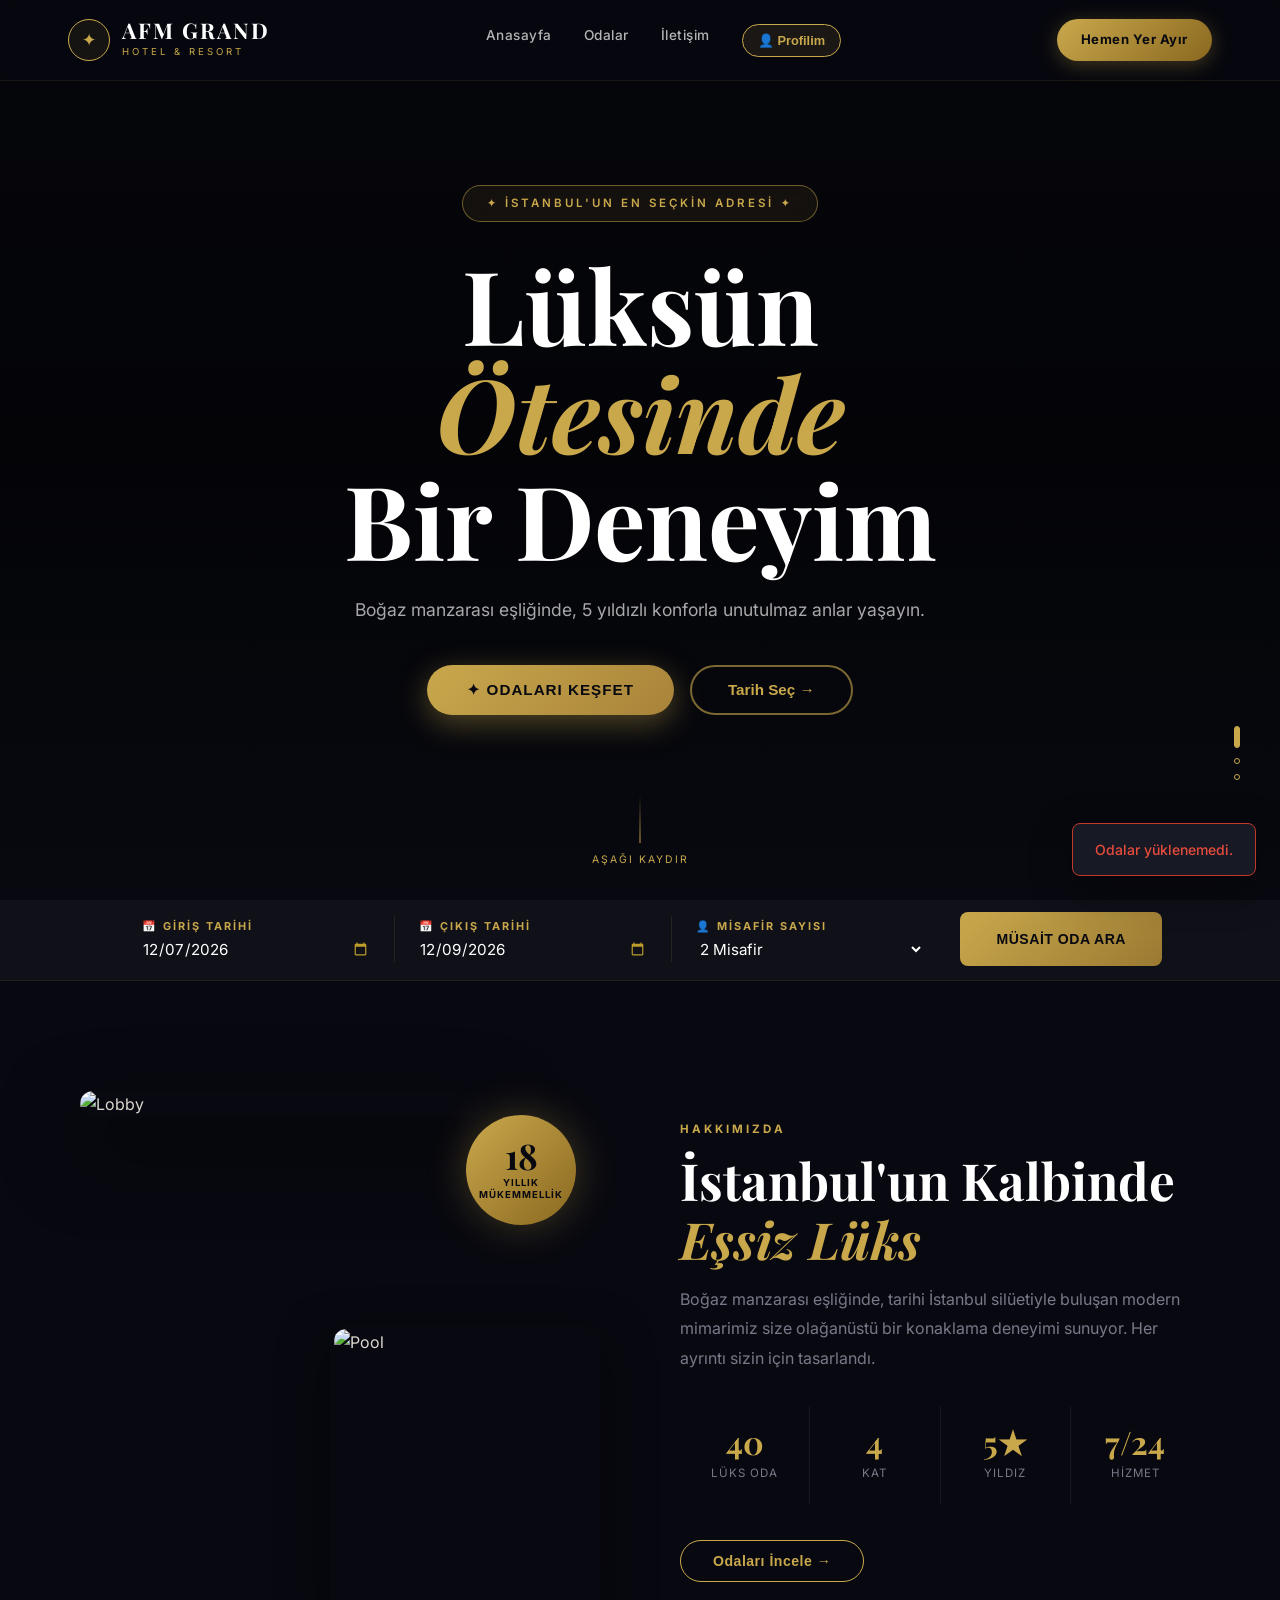
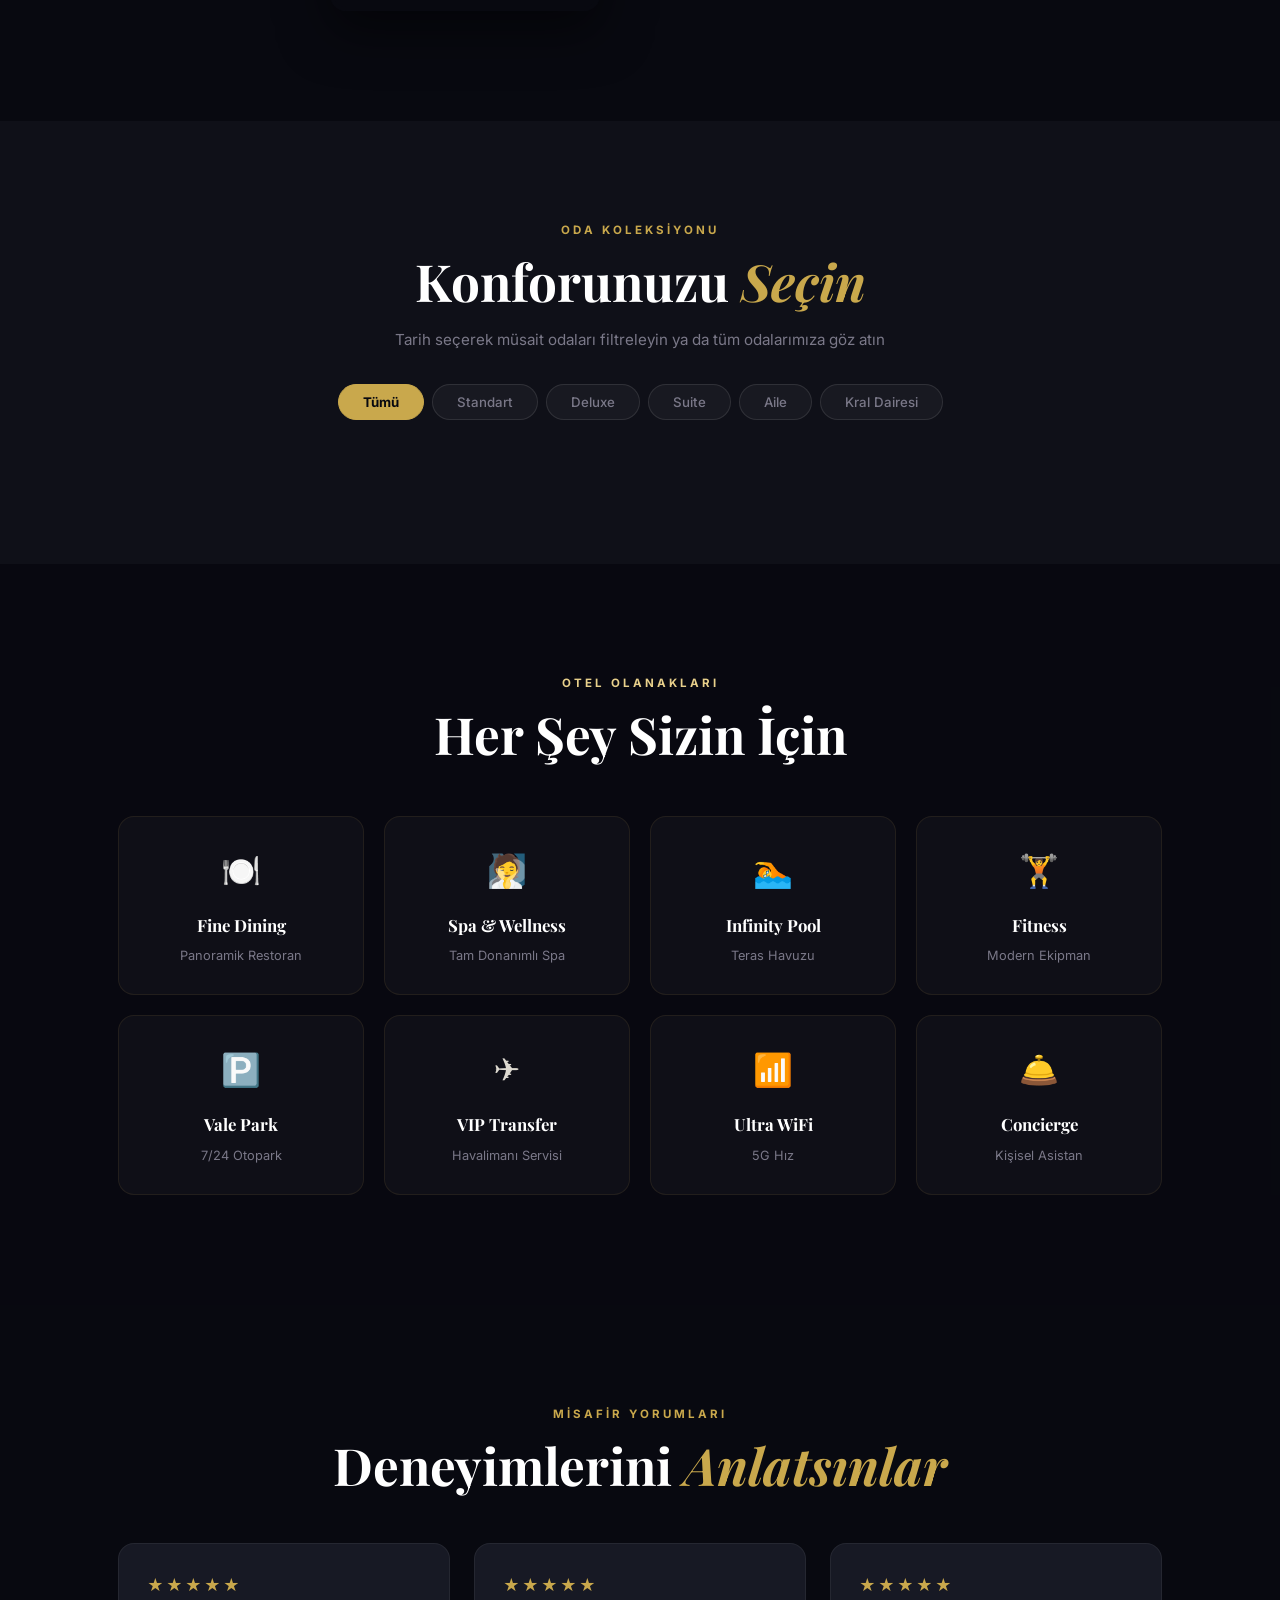
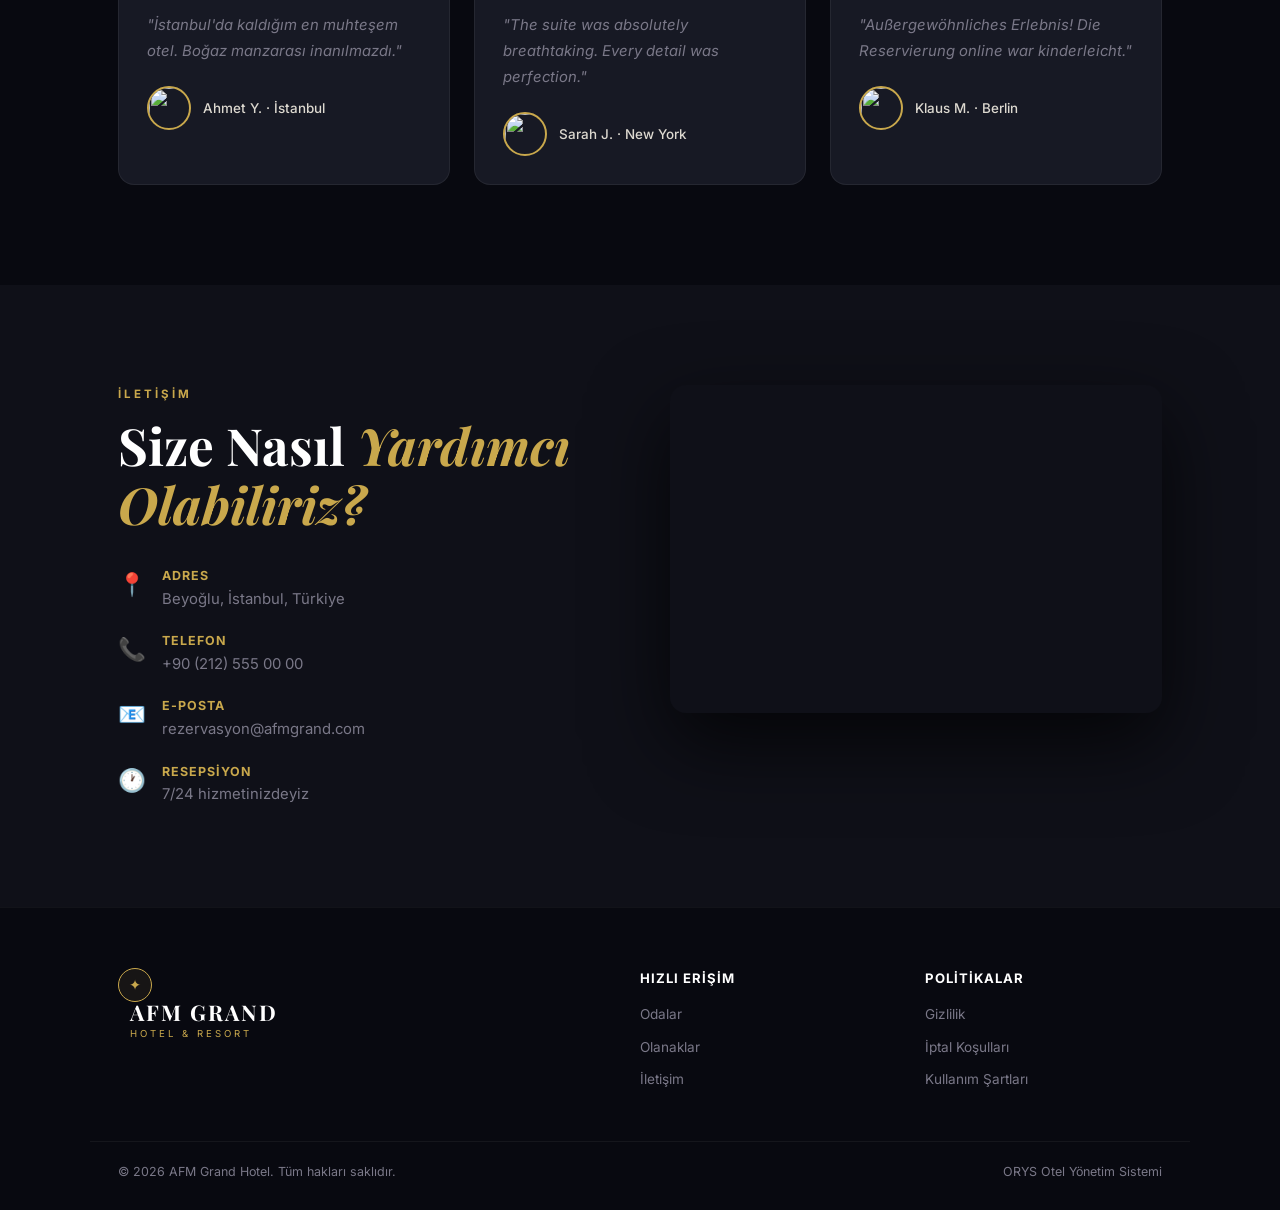
==== commit b3f7ab83: "AFMGRAND" ====
--- a/ORYS.WebApi/wwwroot/index.html
+++ b/ORYS.WebApi/wwwroot/index.html
@@ -23,24 +23,73 @@
       </div>
     </a>
     <nav class="nav">
-      <a href="#about">Hakkımızda</a>
+      <a href="#top">Anasayfa</a>
       <a href="#rooms-section">Odalar</a>
-      <a href="#amenities">Olanaklar</a>
       <a href="#contact">İletişim</a>
-      <button onclick="openPortal()" class="nav-portal-btn">👤 Profilim</button>
-      <a href="javascript:void(0)" class="nav-admin" onclick="showToast('Yönetim paneli masaüstü uygulamasından erişilebilir.','')" title="Masaüstü uygulaması gerekir">⚙ Yönetim</a>
+      <button onclick="openPortal()" class="nav-portal-btn" style="padding: 8px 15px; font-size: 0.8rem;">👤 Profilim</button>
     </nav>
-    <a href="#rooms-section" class="btn-header-gold">Rezervasyon Yap</a>
+    <a href="#rooms-section" class="btn-header-gold">Hemen Yer Ayır</a>
     <button class="hamburger" id="hamburger" onclick="toggleMenu()">☰</button>
   </div>
   <div class="mobile-nav" id="mobileNav">
+    <a href="#top" onclick="toggleMenu()">Anasayfa</a>
     <a href="#rooms-section" onclick="toggleMenu()">Odalar</a>
-    <a href="#amenities" onclick="toggleMenu()">Olanaklar</a>
     <a href="#contact" onclick="toggleMenu()">İletişim</a>
-    <a href="javascript:openPortal()" onclick="toggleMenu()">👤 Rezervasyonlarım (Profil)</a>
-    <a href="javascript:void(0)" onclick="toggleMenu(); showToast('Yönetim paneli masaüstü uygulamasından erişilebilir.','');">⚙ Yönetim</a>
+    <a href="javascript:openPortal()" onclick="toggleMenu()">👤 Profilim</a>
   </div>
 </header>
+
+<!-- ════ ÖDEME PORTALI (YÖNETİM) ════ -->
+<div class="portal-overlay hidden" id="paymentPortalOverlay">
+  <div class="portal-container" style="max-width: 1200px; width: 95%;">
+    <button class="portal-close" onclick="closePaymentPortal()">✕</button>
+    <div class="portal-header">
+      <div class="logo-emblem">₺</div>
+      <h2>Ödeme Yönetim Merkezi</h2>
+      <p>Otel tahsilatlarını izleyin, filtreleyin ve finansal durumu takip edin.</p>
+    </div>
+
+    <!-- Filtreler -->
+    <div class="payment-filters">
+      <input type="text" id="paySearch" placeholder="🔍 Misafir, Oda, Rez. ID veya Not ara..." oninput="loadPayments()"/>
+      <select id="payMethod" onchange="loadPayments()">
+        <option value="Tüm Yöntemler">Tüm Yöntemler</option>
+        <option value="Nakit">💵 Nakit</option>
+        <option value="Kredi Karti">💳 Kredi Kartı</option>
+        <option value="Havale">🏦 Havale</option>
+        <option value="Diger">📋 Diğer</option>
+      </select>
+      <input type="date" id="payStart" onchange="loadPayments()"/>
+      <input type="date" id="payEnd" onchange="loadPayments()"/>
+      <button class="btn-hero-primary" style="padding: 10px 20px; font-size: 0.8rem;" onclick="loadPayments()">🔄 Yenile</button>
+    </div>
+
+    <div class="pay-table-wrap" id="payTableWrap">
+      <table class="pay-table">
+        <thead>
+          <tr>
+            <th>ID</th>
+            <th>MİSAFİR ADI</th>
+            <th>ODA</th>
+            <th>REZ. ID</th>
+            <th>TUTAR</th>
+            <th>YÖNTEM</th>
+            <th>TARİH</th>
+            <th>NOTLAR</th>
+          </tr>
+        </thead>
+        <tbody id="payList">
+          <!-- Ödemeler buraya gelecek -->
+        </tbody>
+      </table>
+    </div>
+    
+    <div class="payment-stats-footer" id="payStats">
+      <!-- İstatistikler buraya gelecek -->
+    </div>
+  </div>
+</div>
+
 
 <!-- HERO -->
 <section class="hero" id="top">
@@ -258,78 +307,87 @@
           <h2>Rezervasyon Yap</h2>
         </div>
 
-        <!-- Tarihler -->
-        <div class="form-section-title">📅 Konaklama Tarihleri</div>
-        <div class="form-row-2">
+        <!-- STEP 1: BİLGİLER -->
+        <div id="resStep1">
+          <div class="form-section-title">📅 Konaklama Tarihleri</div>
+          <div class="form-row-2">
+            <div class="fg">
+              <label>Giriş Tarihi *</label>
+              <input type="date" id="rCheckIn"/>
+            </div>
+            <div class="fg">
+              <label>Çıkış Tarihi *</label>
+              <input type="date" id="rCheckOut"/>
+            </div>
+          </div>
+
+          <div class="form-section-title" style="margin-top:20px">👤 Kişisel Bilgiler</div>
           <div class="fg">
-            <label>Giriş Tarihi *</label>
-            <input type="date" id="rCheckIn"/>
+            <label>Ad Soyad *</label>
+            <input type="text" id="rName" placeholder="Örn: Ahmet Yılmaz"/>
+          </div>
+          <div class="form-row-2">
+            <div class="fg">
+              <label>E-posta *</label>
+              <input type="email" id="rEmail" placeholder="email@ornek.com"/>
+            </div>
+            <div class="fg">
+              <label>Telefon</label>
+              <input type="tel" id="rPhone" placeholder="05XX XXX XX XX"/>
+            </div>
+          </div>
+          <div class="form-row-2">
+            <div class="fg">
+              <label>TC Kimlik No</label>
+              <input type="text" id="rTc" maxlength="11" placeholder="Yabancı ise boş"/>
+            </div>
+            <div class="fg">
+              <label>Uyruk</label>
+              <select id="rNat">
+                <option value="Türkiye" selected>🇹🇷 Türkiye</option>
+                <option value="USA">🇺🇸 Amerika</option>
+                <option value="Germany">🇩🇪 Almanya</option>
+                <option value="UK">🇬🇧 İngiltere</option>
+                <option value="France">🇫🇷 Fransa</option>
+                <option value="Russia">🇷🇺 Rusya</option>
+                <option value="Other">🌍 Diğer</option>
+              </select>
+            </div>
+          </div>
+          <div class="form-row-2">
+            <div class="fg">
+              <label>Yetişkin</label>
+              <select id="rAdults"><option value="1">1</option><option value="2" selected>2</option><option value="3">3</option><option value="4">4</option></select>
+            </div>
+            <div class="fg">
+              <label>Çocuk</label>
+              <select id="rChildren"><option value="0" selected>0</option><option value="1">1</option><option value="2">2</option></select>
+            </div>
           </div>
           <div class="fg">
-            <label>Çıkış Tarihi *</label>
-            <input type="date" id="rCheckOut"/>
-          </div>
-        </div>
-
-        <div class="form-section-title" style="margin-top:20px">👤 Kişisel Bilgiler</div>
-        <div class="fg">
-          <label>Ad Soyad *</label>
-          <input type="text" id="rName" placeholder="Örn: Ahmet Yılmaz"/>
-        </div>
-        <div class="form-row-2">
-          <div class="fg">
-            <label>E-posta *</label>
-            <input type="email" id="rEmail" placeholder="email@ornek.com"/>
-          </div>
-          <div class="fg">
-            <label>Telefon</label>
-            <input type="tel" id="rPhone" placeholder="05XX XXX XX XX"/>
-          </div>
-        </div>
-        <div class="form-row-2">
-          <div class="fg">
-            <label>TC Kimlik No</label>
-            <input type="text" id="rTc" maxlength="11" placeholder="Yabancı ise boş"/>
-          </div>
-          <div class="fg">
-            <label>Uyruk</label>
-            <select id="rNat">
-              <option value="Türkiye" selected>🇹🇷 Türkiye</option>
-              <option value="USA">🇺🇸 Amerika</option>
-              <option value="Germany">🇩🇪 Almanya</option>
-              <option value="UK">🇬🇧 İngiltere</option>
-              <option value="France">🇫🇷 Fransa</option>
-              <option value="Russia">🇷🇺 Rusya</option>
-              <option value="Other">🌍 Diğer</option>
-            </select>
-          </div>
-        </div>
-        <div class="form-row-2">
-          <div class="fg">
-            <label>Yetişkin</label>
-            <select id="rAdults"><option value="1">1</option><option value="2" selected>2</option><option value="3">3</option><option value="4">4</option></select>
-          </div>
-          <div class="fg">
-            <label>Çocuk</label>
-            <select id="rChildren"><option value="0" selected>0</option><option value="1">1</option><option value="2">2</option></select>
-          </div>
-        </div>
-        <div class="fg">
-          <label>Özel İstekler</label>
-          <textarea id="rNotes" rows="2" placeholder="Kat tercihi, erken giriş, ekstra yatak…"></textarea>
-        </div>
-
-        <!-- Fiyat Özeti -->
-        <div class="price-summary" id="priceSummary"></div>
-
-        <button class="btn-reserve-big" id="submitBtn" onclick="submitReservation()">
-          <span id="submitText">✦ Rezervasyonu Tamamla</span>
-          <span id="submitSpinner" class="spinner hidden"></span>
-        </button>
-        <button class="btn-cancel-modal" onclick="closeFModal()">Vazgeç</button>
-      </div>
-
-      <!-- Başarı Ekranı -->
+            <label>Özel İstekler</label>
+            <textarea id="rNotes" rows="2" placeholder="Kat tercihi, erken giriş, ekstra yatak…"></textarea>
+          </div>
+          
+          <div class="price-summary" id="priceSummary"></div>
+          
+          <button class="btn-reserve-big" onclick="downloadPreviewPdf()" style="background: rgba(255,255,255,0.05); border: 1px dashed var(--gold); color: #fff; margin-bottom: 10px; width: 100%;">
+            📄 Rezervasyon Özeti PDF İndir (Önizleme)
+          </button>
+          
+          <div style="display: grid; grid-template-columns: 1fr 1fr; gap: 10px;">
+            <button class="btn-reserve-big" onclick="redirectToPayment()" style="margin-bottom: 0;">
+              💳 Şimdi Öde<br/><small style="font-size: 0.6em; opacity: 0.8;">Hemen Onay Alın</small>
+            </button>
+            <button class="btn-reserve-big" onclick="submitWithoutPayment(event)" style="background: var(--dark3); border: 1px solid var(--gold); color: var(--gold); margin-bottom: 0;">
+              🏨 Otelde Öde<br/><small style="font-size: 0.6em; opacity: 0.8;">Varışta Ödeme Yapın</small>
+            </button>
+          </div>
+          <button class="btn-cancel-modal" style="margin-top: 15px;" onclick="closeFModal()">İptal</button>
+        </div>
+      </div>
+
+      <!-- Başarı Ekranı (Nakit/Sonradan Ödeme durumları için kalabilir veya tamamen kaldırılabilir, ama şu an kalsın) -->
       <div class="fmodal-success hidden" id="fmodalSuccess">
         <div class="success-circle">✓</div>
         <h2>Rezervasyonunuz Alındı!</h2>
--- a/ORYS.WebApi/wwwroot/css/style.css
+++ b/ORYS.WebApi/wwwroot/css/style.css
@@ -251,7 +251,29 @@
   -webkit-backdrop-filter: blur(8px); backdrop-filter: blur(8px);
 }
 .room-status-tag.avail { background: rgba(39,174,96,.15); color: #2ECC71; border: 1px solid rgba(39,174,96,.4); }
-.room-status-tag.busy  { background: rgba(192,57,43,.15); color: #E74C3C; border: 1px solid rgba(192,57,43,.4); }
+.room-status-tag.busy  { background: rgba(192,57,43,.15); color: #E74C3C; border: 1px solid rgba(192,57,43,.4); box-shadow: 0 0 15px rgba(192,57,43,0.2); }
+
+/* Occupied Room State */
+.room-card.occupied {
+  opacity: 0.85;
+  filter: grayscale(0.2);
+}
+.room-card.occupied:hover {
+  border-color: var(--red);
+  transform: translateY(-4px);
+  box-shadow: 0 20px 40px rgba(192,57,43,0.15);
+}
+.room-card.occupied .room-img-gradient {
+  background: linear-gradient(to top, rgba(192,57,43,.4) 0%, rgba(0,0,0,.1) 50%, transparent 100%);
+}
+.room-card.occupied .room-price-big {
+  color: var(--muted);
+}
+.room-card.occupied .btn-sec-card {
+  background: var(--red);
+  color: var(--white);
+  cursor: not-allowed;
+}
 
 /* Room Body */
 .room-body { padding: 20px 22px 0; flex: 1; }
@@ -605,3 +627,73 @@
   border-radius: 20px; padding: 24px; transition: var(--transition);
 }
 .tracking-item:hover { border-color: var(--gold); transform: translateY(-5px); }
+
+/* ── PAYMENT PORTAL SPECIFIC ── */
+.payment-filters {
+  display: flex; gap: 12px; margin-bottom: 20px; flex-wrap: wrap;
+  background: rgba(255,255,255,0.02); padding: 15px; border-radius: 18px;
+  border: 1px solid rgba(201,168,76,0.1);
+}
+.payment-filters input, .payment-filters select {
+  background: var(--dark4); border: 1px solid rgba(255,255,255,0.1);
+  color: #fff; padding: 12px 16px; border-radius: 12px; outline: none; font-size: 0.9rem;
+  transition: all 0.3s ease;
+}
+.payment-filters input:focus, .payment-filters select:focus { border-color: var(--gold); background: rgba(201,168,76,0.05); }
+
+.payment-filters input[type="text"] { flex: 3; min-width: 250px; }
+.payment-filters select, .payment-filters input[type="date"] { flex: 1; min-width: 140px; }
+
+/* Management Table */
+.pay-table-wrap { width: 100%; overflow-x: auto; border-radius: 16px; border: 1px solid rgba(255,255,255,0.06); }
+.pay-table { width: 100%; border-collapse: collapse; background: rgba(255,255,255,0.01); color: var(--text); font-size: 0.9rem; min-width: 800px; }
+.pay-table th { background: rgba(201,168,76,0.1); color: var(--gold); text-align: left; padding: 15px; font-weight: 700; text-transform: uppercase; letter-spacing: 1px; font-size: 0.7rem; border-bottom: 1px solid rgba(201,168,76,0.2); }
+.pay-table td { padding: 14px 15px; border-bottom: 1px solid rgba(255,255,255,0.05); vertical-align: middle; }
+.pay-table tr:hover { background: rgba(255,255,255,0.03); }
+
+.td-id { color: var(--muted); font-family: monospace; font-size: 0.8rem; }
+.td-guest { font-weight: 600; color: #fff; }
+.td-room { display: inline-block; background: rgba(201,168,76,0.15); color: var(--gold); padding: 2px 8px; border-radius: 6px; font-size: 0.75rem; font-weight: 700; }
+.td-amt { font-family: var(--serif); font-weight: 700; color: var(--gold2); font-size: 1.1rem; }
+.td-method { font-size: 0.8rem; }
+.td-date { font-size: 0.8rem; color: var(--muted); }
+
+.payment-stats-footer {
+  margin-top: 25px; padding: 20px; background: rgba(8,9,16,0.5); border: 1px solid rgba(201,168,76,0.15);
+  border-radius: 20px; display: flex; gap: 15px; overflow-x: auto;
+}
+.p-stat-box { 
+  flex: 1; min-width: 160px; background: linear-gradient(135deg, rgba(201,168,76,0.1), transparent); 
+  padding: 12px 18px; border-radius: 14px; border: 1px solid rgba(201,168,76,0.2);
+  display: flex; flex-direction: column; gap: 4px;
+}
+.p-stat-box label { color: var(--muted); font-size: 0.65rem; text-transform: uppercase; letter-spacing: 1px; }
+.p-stat-box strong { color: var(--gold); font-size: 1.1rem; font-family: var(--serif); }
+.p-stat-box span { color: var(--gold2); font-size: 0.75rem; font-weight: 600; }
+
+/* ── CREDIT CARD VISUAL ── */
+.card-visual-wrap {
+  perspective: 1000px; margin: 0 auto 25px; width: 100%; max-width: 320px; height: 190px;
+}
+.card-front {
+  width: 100%; height: 100%; background: linear-gradient(135deg, var(--gold), var(--gold-dark));
+  border-radius: 15px; padding: 25px; position: relative; color: var(--dark);
+  box-shadow: 0 15px 35px rgba(0,0,0,0.4);
+  display: flex; flex-direction: column; justify-content: space-between;
+  text-transform: uppercase; letter-spacing: 1px;
+}
+.card-chip {
+  width: 45px; height: 35px; background: linear-gradient(135deg, #eee, #999);
+  border-radius: 5px; position: relative;
+}
+.card-chip::after {
+  content: ''; position: absolute; inset: 5px; border: 1px solid rgba(0,0,0,0.1); border-radius: 3px;
+}
+.card-number-preview {
+  font-family: 'Courier New', Courier, monospace; font-size: 1.3rem; font-weight: 700;
+  letter-spacing: 2px; margin: 20px 0;
+}
+.card-bottom { display: flex; justify-content: space-between; align-items: flex-end; }
+.card-holder-preview { font-size: 0.75rem; font-weight: 700; max-width: 180px; overflow: hidden; white-space: nowrap; }
+.card-expiry-preview { font-size: 0.75rem; font-weight: 700; }
+
